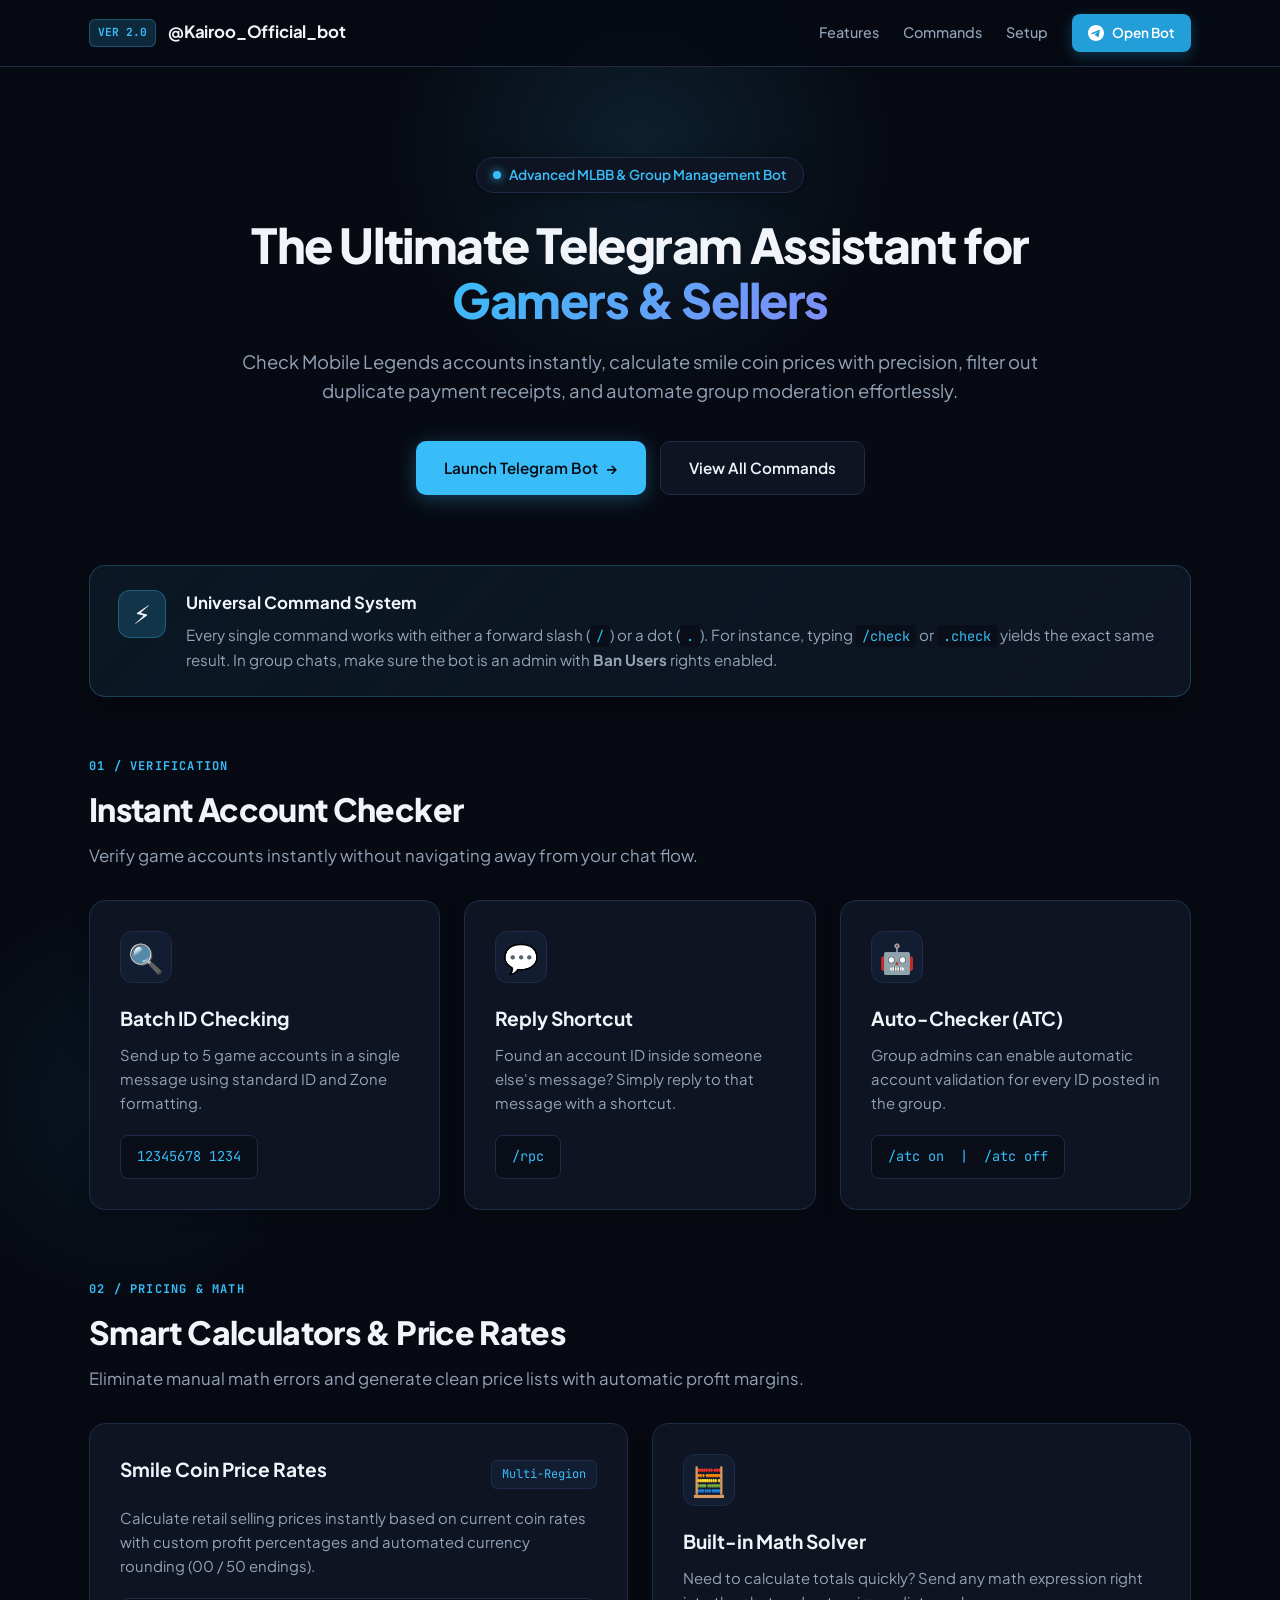
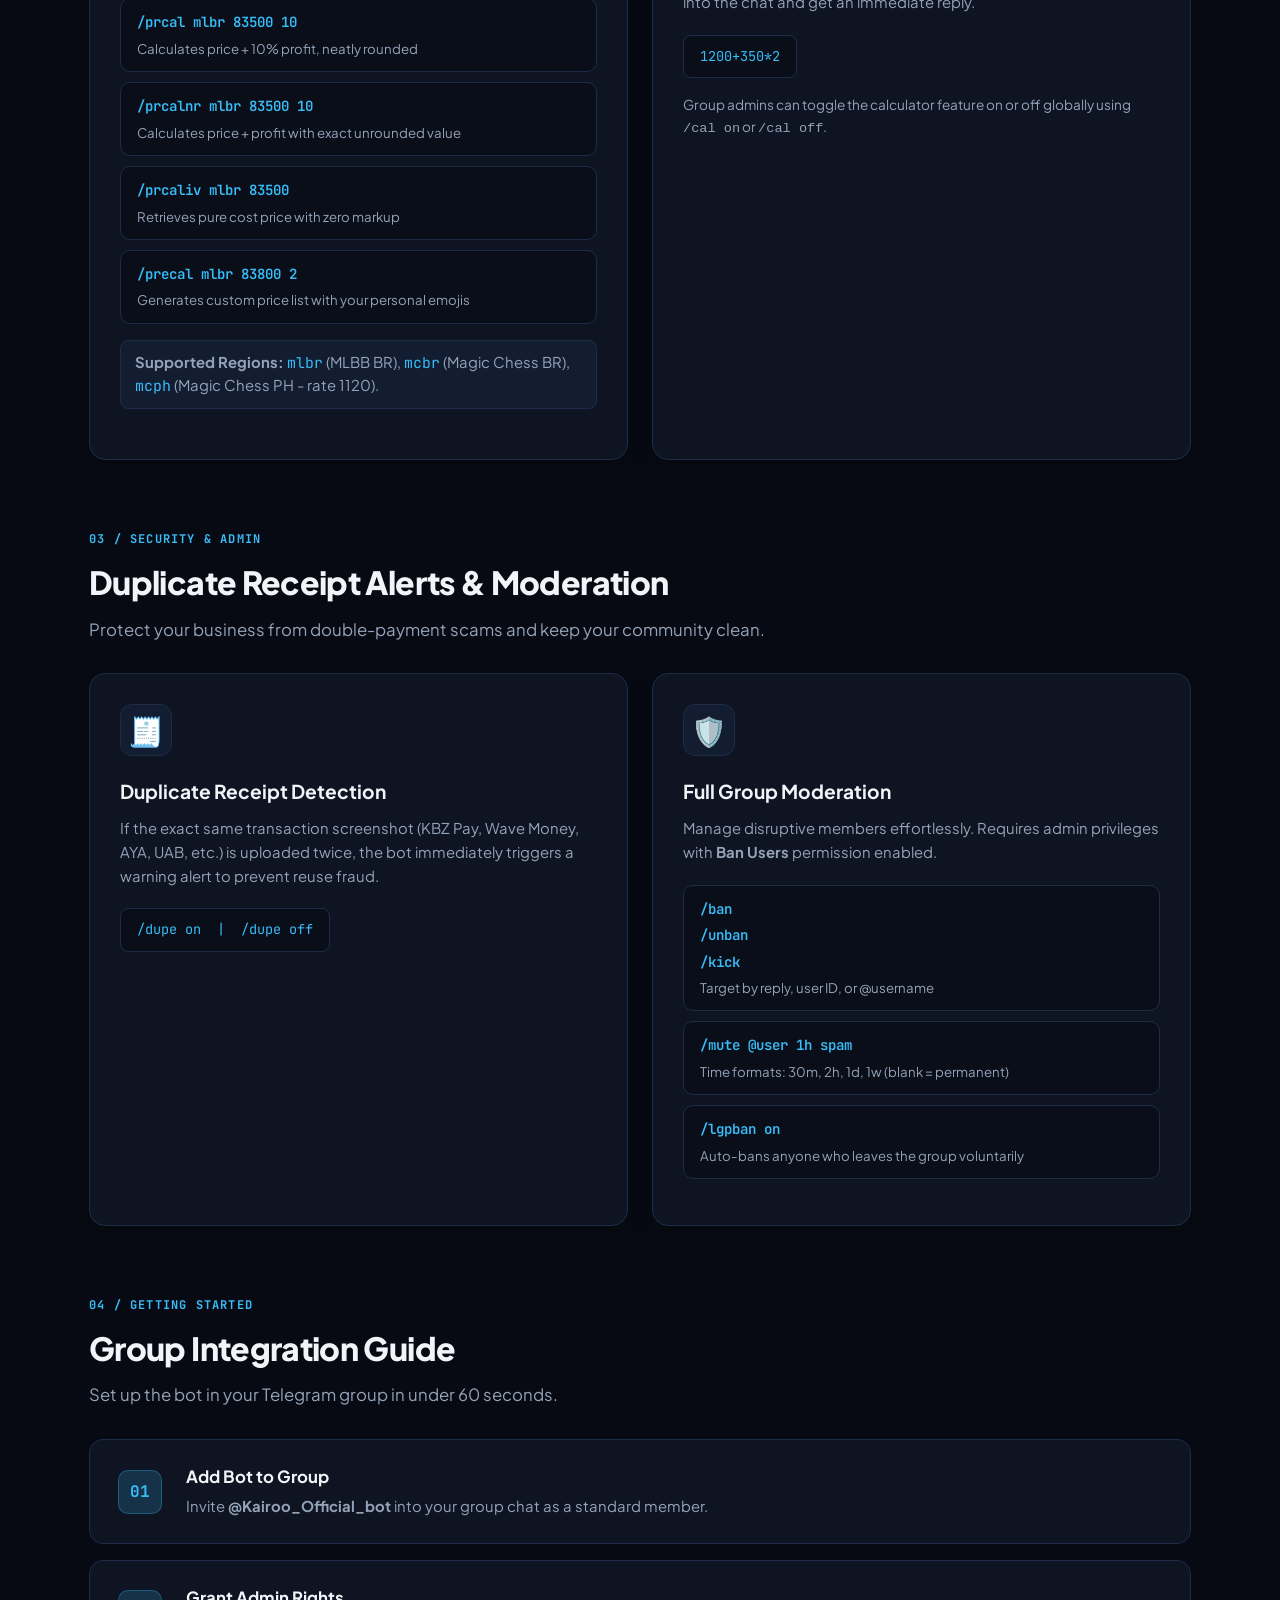
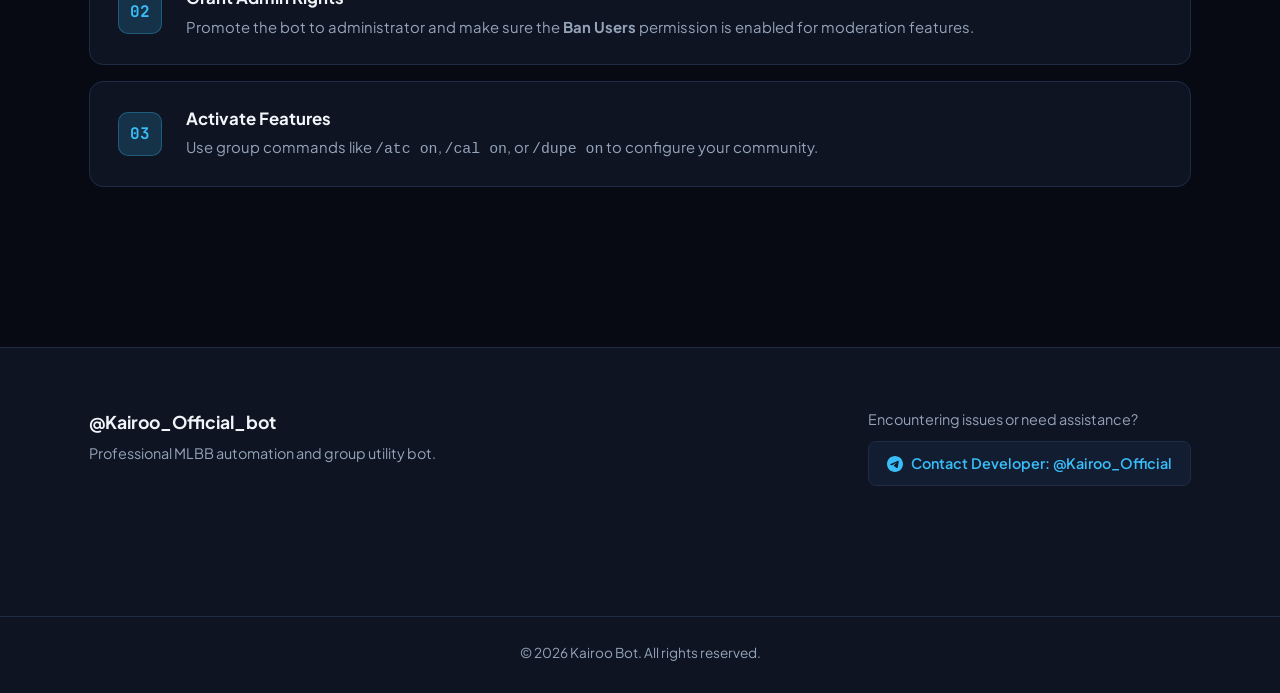
==== index.html @ a45ae1ff "index.html" ====
<!DOCTYPE html>
<html lang="en">

<head>
    <meta charset="UTF-8">
    <meta name="viewport" content="width=device-width, initial-scale=1.0">
    <title>@Kairoo_Official_bot — MLBB Checker & Group Manager</title>
    <link rel="stylesheet" href="style.css">
    <link rel="preconnect" href="https://fonts.googleapis.com">
    <link rel="preconnect" href="https://fonts.gstatic.com" crossorigin>
    <link
        href="https://fonts.googleapis.com/css2?family=Plus+Jakarta+Sans:wght@400;500;600;700;800&family=JetBrains+Mono:wght@400;600&display=swap"
        rel="stylesheet">
</head>

<body>

    <!-- Background Glow Elements -->
    <div class="blob blob-1"></div>
    <div class="blob blob-2"></div>

    <!-- Navigation Bar -->
    <header class="navbar">
        <div class="nav-container">
            <div class="brand">
                <span class="bot-badge">VER 2.0</span>
                <h1>@Kairoo_Official_bot</h1>
            </div>
            <div class="nav-links">
                <a href="#features">Features</a>
                <a href="#commands">Commands</a>
                <a href="#setup">Setup</a>
                <a href="https://t.me/Kairoo_Official_bot" target="_blank" class="btn-telegram-nav">
                    <svg width="16" height="16" viewBox="0 0 24 24" fill="currentColor">
                        <path
                            d="M12 0C5.373 0 0 5.373 0 12s5.373 12 12 12 12-5.373 12-12S18.627 0 12 0zm5.562 8.161c-.18 1.897-.962 6.502-1.359 8.627-.168.9-.5 1.201-.82 1.23-.697.064-1.228-.461-1.901-.903-1.056-.693-1.653-1.124-2.678-1.8-1.185-.78-.417-1.21.258-1.911.177-.184 3.247-2.977 3.307-3.23.007-.032.014-.15-.056-.212s-.174-.041-.249-.024c-.106.024-1.793 1.14-5.061 3.345-.48.33-.913.49-1.302.48-.428-.008-1.252-.241-1.865-.44-.752-.245-1.349-.374-1.297-.789.027-.216.325-.437.893-.663 3.498-1.524 5.83-2.529 6.998-3.014 3.332-1.386 4.025-1.627 4.476-1.635.099 0 .321.023.465.14.12.098.153.228.166.331.011.095.024.312.01.481z" />
                    </svg>
                    Open Bot
                </a>
            </div>
        </div>
    </header>

    <!-- Hero Section -->
    <section class="hero">
        <div class="hero-content">
            <div class="pill-badge fade-in">
                <span class="pulse-dot"></span> Advanced MLBB & Group Management Bot
            </div>
            <h1 class="hero-title fade-in">The Ultimate Telegram Assistant for <span class="gradient-text">Gamers &
                    Sellers</span></h1>
            <p class="hero-desc fade-in">Check Mobile Legends accounts instantly, calculate smile coin prices with
                precision, filter out duplicate payment receipts, and automate group moderation effortlessly.</p>
            <div class="hero-actions fade-in">
                <a href="https://t.me/Kairoo_Official_bot" target="_blank" class="btn-primary">
                    Launch Telegram Bot <span>&rarr;</span>
                </a>
                <a href="#commands" class="btn-secondary">View All Commands</a>
            </div>
        </div>
    </section>

    <!-- Main Content Container -->
    <main class="container">

        <!-- Universal Prefix Notice -->
        <div class="notice-box fade-in">
            <div class="notice-icon">⚡</div>
            <div>
                <h3>Universal Command System</h3>
                <p>Every single command works with either a forward slash (<code>/</code>) or a dot (<code>.</code>).
                    For instance, typing <code>/check</code> or <code>.check</code> yields the exact same result. In
                    group chats, make sure the bot is an admin with <strong>Ban Users</strong> rights enabled.</p>
            </div>
        </div>

        <!-- Section 1: Account Checker -->
        <section id="features" class="section">
            <div class="section-header">
                <span class="section-tag">01 / VERIFICATION</span>
                <h2>Instant Account Checker</h2>
                <p>Verify game accounts instantly without navigating away from your chat flow.</p>
            </div>

            <div class="grid-3">
                <div class="feature-card">
                    <div class="card-icon">🔍</div>
                    <h3>Batch ID Checking</h3>
                    <p>Send up to 5 game accounts in a single message using standard ID and Zone formatting.</p>
                    <div class="code-pill">12345678 1234</div>
                </div>
                <div class="feature-card">
                    <div class="card-icon">💬</div>
                    <h3>Reply Shortcut</h3>
                    <p>Found an account ID inside someone else's message? Simply reply to that message with a shortcut.
                    </p>
                    <div class="code-pill">/rpc</div>
                </div>
                <div class="feature-card">
                    <div class="card-icon">🤖</div>
                    <h3>Auto-Checker (ATC)</h3>
                    <p>Group admins can enable automatic account validation for every ID posted in the group.</p>
                    <div class="code-pill">/atc on &nbsp;|&nbsp; /atc off</div>
                </div>
            </div>
        </section>

        <!-- Section 2: Pricing & Calculators -->
        <section class="section">
            <div class="section-header">
                <span class="section-tag">02 / PRICING & MATH</span>
                <h2>Smart Calculators & Price Rates</h2>
                <p>Eliminate manual math errors and generate clean price lists with automatic profit margins.</p>
            </div>

            <div class="grid-2">
                <div class="feature-card wide-card">
                    <div class="card-header-flex">
                        <h3>Smile Coin Price Rates</h3>
                        <span class="badge-sub">Multi-Region</span>
                    </div>
                    <p>Calculate retail selling prices instantly based on current coin rates with custom profit
                        percentages and automated currency rounding (00 / 50 endings).</p>

                    <div class="command-breakdown">
                        <div class="cmd-row">
                            <code>/prcal mlbr 83500 10</code>
                            <span>Calculates price + 10% profit, neatly rounded</span>
                        </div>
                        <div class="cmd-row">
                            <code>/prcalnr mlbr 83500 10</code>
                            <span>Calculates price + profit with exact unrounded value</span>
                        </div>
                        <div class="cmd-row">
                            <code>/prcaliv mlbr 83500</code>
                            <span>Retrieves pure cost price with zero markup</span>
                        </div>
                        <div class="cmd-row">
                            <code>/precal mlbr 83800 2</code>
                            <span>Generates custom price list with your personal emojis</span>
                        </div>
                    </div>
                    <p class="regions-note"><strong>Supported Regions:</strong> <code>mlbr</code> (MLBB BR),
                        <code>mcbr</code> (Magic Chess BR), <code>mcph</code> (Magic Chess PH - rate 1120).</p>
                </div>

                <div class="feature-card">
                    <div class="card-icon">🧮</div>
                    <h3>Built-in Math Solver</h3>
                    <p>Need to calculate totals quickly? Send any math expression right into the chat and get an
                        immediate reply.</p>
                    <div class="code-pill" style="margin-bottom: 16px;">1200+350*2</div>
                    <p style="font-size: 0.85rem; color: var(--text-muted);">Group admins can toggle the calculator
                        feature on or off globally using <code>/cal on</code> or <code>/cal off</code>.</p>
                </div>
            </div>
        </section>

        <!-- Section 3: Receipt Security & Moderation -->
        <section class="section">
            <div class="section-header">
                <span class="section-tag">03 / SECURITY & ADMIN</span>
                <h2>Duplicate Receipt Alerts & Moderation</h2>
                <p>Protect your business from double-payment scams and keep your community clean.</p>
            </div>

            <div class="grid-2">
                <div class="feature-card">
                    <div class="card-icon">🧾</div>
                    <h3>Duplicate Receipt Detection</h3>
                    <p>If the exact same transaction screenshot (KBZ Pay, Wave Money, AYA, UAB, etc.) is uploaded twice,
                        the bot immediately triggers a warning alert to prevent reuse fraud.</p>
                    <div class="code-pill">/dupe on &nbsp;|&nbsp; /dupe off</div>
                </div>

                <div class="feature-card">
                    <div class="card-icon">🛡️</div>
                    <h3>Full Group Moderation</h3>
                    <p>Manage disruptive members effortlessly. Requires admin privileges with <strong>Ban Users</strong>
                        permission enabled.</p>
                    <div class="command-breakdown" style="margin-top: 12px;">
                        <div class="cmd-row">
                            <code>/ban</code><code>/unban</code><code>/kick</code>
                            <span>Target by reply, user ID, or @username</span>
                        </div>
                        <div class="cmd-row">
                            <code>/mute @user 1h spam</code>
                            <span>Time formats: 30m, 2h, 1d, 1w (blank = permanent)</span>
                        </div>
                        <div class="cmd-row">
                            <code>/lgpban on</code>
                            <span>Auto-bans anyone who leaves the group voluntarily</span>
                        </div>
                    </div>
                </div>
            </div>
        </section>

        <!-- Section 4: Setup Guide -->
        <section id="setup" class="section">
            <div class="section-header">
                <span class="section-tag">04 / GETTING STARTED</span>
                <h2>Group Integration Guide</h2>
                <p>Set up the bot in your Telegram group in under 60 seconds.</p>
            </div>

            <div class="steps-container">
                <div class="step-card">
                    <div class="step-num">01</div>
                    <div>
                        <h4>Add Bot to Group</h4>
                        <p>Invite <strong>@Kairoo_Official_bot</strong> into your group chat as a standard member.</p>
                    </div>
                </div>
                <div class="step-card">
                    <div class="step-num">02</div>
                    <div>
                        <h4>Grant Admin Rights</h4>
                        <p>Promote the bot to administrator and make sure the <strong>Ban Users</strong> permission is
                            enabled for moderation features.</p>
                    </div>
                </div>
                <div class="step-card">
                    <div class="step-num">03</div>
                    <div>
                        <h4>Activate Features</h4>
                        <p>Use group commands like <code>/atc on</code>, <code>/cal on</code>, or <code>/dupe on</code>
                            to configure your community.</p>
                    </div>
                </div>
            </div>
        </section>

    </main>

    <!-- Footer -->
    <footer>
        <div class="container footer-inner">
            <div class="footer-brand">
                <span>@Kairoo_Official_bot</span>
                <p>Professional MLBB automation and group utility bot.</p>
            </div>
            <div class="footer-contact">
                <p>Encountering issues or need assistance?</p>
                <a href="https://t.me/Kairoo_Official" target="_blank" class="contact-link">
                    <svg width="16" height="16" viewBox="0 0 24 24" fill="currentColor">
                        <path
                            d="M12 0C5.373 0 0 5.373 0 12s5.373 12 12 12 12-5.373 12-12S18.627 0 12 0zm5.562 8.161c-.18 1.897-.962 6.502-1.359 8.627-.168.9-.5 1.201-.82 1.23-.697.064-1.228-.461-1.901-.903-1.056-.693-1.653-1.124-2.678-1.8-1.185-.78-.417-1.21.258-1.911.177-.184 3.247-2.977 3.307-3.23.007-.032.014-.15-.056-.212s-.174-.041-.249-.024c-.106.024-1.793 1.14-5.061 3.345-.48.33-.913.49-1.302.48-.428-.008-1.252-.241-1.865-.44-.752-.245-1.349-.374-1.297-.789.027-.216.325-.437.893-.663 3.498-1.524 5.83-2.529 6.998-3.014 3.332-1.386 4.025-1.627 4.476-1.635.099 0 .321.023.465.14.12.098.153.228.166.331.011.095.024.312.01.481z" />
                    </svg>
                    Contact Developer: @Kairoo_Official
                </a>
            </div>
        </div>
        <div class="footer-bottom">
            <p>&copy; 2026 Kairoo Bot. All rights reserved.</p>
        </div>
    </footer>

</body>

</html>
---- style.css ----
:root {
    --bg-base: #070a12;
    --bg-surface: #0e1422;
    --bg-card: #131d31;
    --border-color: #1e2c48;
    --accent: #38bdf8;
    --accent-glow: rgba(56, 189, 248, 0.18);
    --text-main: #f1f5f9;
    --text-muted: #94a3b8;
    --code-bg: #090e18;
}

* {
    margin: 0;
    padding: 0;
    box-sizing: border-box;
    scroll-behavior: smooth;
}

body {
    font-family: 'Plus Jakarta Sans', sans-serif, system-ui;
    background-color: var(--bg-base);
    color: var(--text-main);
    line-height: 1.6;
    overflow-x: hidden;
    position: relative;
}

/* Ambient background glowing blobs */
.blob {
    position: absolute;
    width: 500px;
    height: 500px;
    background: radial-gradient(circle, rgba(56, 189, 248, 0.12) 0%, rgba(0, 0, 0, 0) 70%);
    top: -100px;
    left: 50%;
    transform: translateX(-50%);
    z-index: 0;
    pointer-events: none;
}

.blob-2 {
    top: 900px;
    left: 10%;
    width: 400px;
    height: 400px;
    background: radial-gradient(circle, rgba(14, 165, 233, 0.08) 0%, rgba(0, 0, 0, 0) 70%);
}

/* Navbar */
.navbar {
    position: sticky;
    top: 0;
    z-index: 1000;
    background: rgba(7, 10, 18, 0.85);
    backdrop-filter: blur(16px);
    border-bottom: 1px solid var(--border-color);
    padding: 14px 0;
}

.nav-container {
    max-width: 1150px;
    margin: 0 auto;
    padding: 0 24px;
    display: flex;
    justify-content: space-between;
    align-items: center;
}

.brand {
    display: flex;
    align-items: center;
    gap: 12px;
}

.bot-badge {
    background: var(--accent-glow);
    color: var(--accent);
    font-family: 'JetBrains Mono', monospace;
    font-weight: 700;
    font-size: 0.7rem;
    padding: 4px 8px;
    border-radius: 6px;
    border: 1px solid rgba(56, 189, 248, 0.3);
}

.brand h1 {
    font-size: 1.05rem;
    font-weight: 700;
    letter-spacing: -0.01em;
}

.nav-links {
    display: flex;
    align-items: center;
    gap: 24px;
}

.nav-links a:not(.btn-telegram-nav) {
    color: var(--text-muted);
    text-decoration: none;
    font-size: 0.9rem;
    font-weight: 500;
    transition: color 0.2s;
}

.nav-links a:not(.btn-telegram-nav):hover {
    color: var(--text-main);
}

.btn-telegram-nav {
    display: inline-flex;
    align-items: center;
    gap: 8px;
    background: #229ed9;
    color: white;
    font-weight: 600;
    font-size: 0.85rem;
    padding: 8px 16px;
    border-radius: 8px;
    text-decoration: none;
    transition: all 0.2s ease;
    box-shadow: 0 4px 14px rgba(34, 158, 217, 0.3);
}

.btn-telegram-nav:hover {
    background: #1b8ac0;
    transform: translateY(-1px);
}

/* Hero Section */
.hero {
    position: relative;
    z-index: 1;
    padding: 90px 24px 70px;
    text-align: center;
    max-width: 850px;
    margin: 0 auto;
}

.pill-badge {
    display: inline-flex;
    align-items: center;
    gap: 8px;
    background: var(--bg-surface);
    color: var(--accent);
    font-size: 0.85rem;
    font-weight: 600;
    padding: 6px 16px;
    border-radius: 30px;
    border: 1px solid var(--border-color);
    margin-bottom: 24px;
    box-shadow: 0 4px 20px rgba(0, 0, 0, 0.4);
}

.pulse-dot {
    width: 8px;
    height: 8px;
    background: var(--accent);
    border-radius: 50%;
    box-shadow: 0 0 10px var(--accent);
    animation: pulse 2s infinite;
}

@keyframes pulse {
    0% {
        transform: scale(0.95);
        opacity: 0.8;
    }

    50% {
        transform: scale(1.2);
        opacity: 1;
    }

    100% {
        transform: scale(0.95);
        opacity: 0.8;
    }
}

.hero-title {
    font-size: 3rem;
    font-weight: 800;
    letter-spacing: -0.03em;
    line-height: 1.15;
    margin-bottom: 20px;
}

.gradient-text {
    background: linear-gradient(135deg, #38bdf8 0%, #818cf8 100%);
    -webkit-background-clip: text;
    -webkit-text-fill-color: transparent;
}

.hero-desc {
    color: var(--text-muted);
    font-size: 1.15rem;
    margin-bottom: 35px;
    line-height: 1.6;
}

.hero-actions {
    display: flex;
    gap: 14px;
    justify-content: center;
    flex-wrap: wrap;
}

.btn-primary,
.btn-secondary {
    padding: 14px 28px;
    border-radius: 10px;
    font-weight: 600;
    font-size: 0.95rem;
    text-decoration: none;
    transition: all 0.2s ease;
}

.btn-primary {
    background: var(--accent);
    color: #070a12;
    display: inline-flex;
    align-items: center;
    gap: 8px;
    box-shadow: 0 4px 20px rgba(56, 189, 248, 0.3);
}

.btn-primary:hover {
    background: #7dd3fc;
    transform: translateY(-2px);
}

.btn-secondary {
    background: var(--bg-surface);
    color: var(--text-main);
    border: 1px solid var(--border-color);
}

.btn-secondary:hover {
    background: var(--bg-card);
    border-color: rgba(56, 189, 248, 0.3);
}

/* Container */
.container {
    max-width: 1150px;
    margin: 0 auto;
    padding: 0 24px 90px;
    position: relative;
    z-index: 1;
}

/* Notice Box */
.notice-box {
    background: linear-gradient(135deg, rgba(56, 189, 248, 0.08), var(--bg-surface));
    border: 1px solid rgba(56, 189, 248, 0.25);
    border-radius: 16px;
    padding: 24px 28px;
    display: flex;
    gap: 20px;
    align-items: flex-start;
    margin-bottom: 60px;
    box-shadow: 0 10px 30px rgba(0, 0, 0, 0.3);
}

.notice-icon {
    font-size: 1.6rem;
    background: var(--accent-glow);
    width: 48px;
    height: 48px;
    display: flex;
    align-items: center;
    justify-content: center;
    border-radius: 12px;
    flex-shrink: 0;
    border: 1px solid rgba(56, 189, 248, 0.3);
}

.notice-box h3 {
    font-size: 1.05rem;
    font-weight: 700;
    margin-bottom: 6px;
}

.notice-box p {
    color: var(--text-muted);
    font-size: 0.95rem;
}

.notice-box code {
    font-family: 'JetBrains Mono', monospace;
    color: var(--accent);
    background: var(--code-bg);
    padding: 2px 6px;
    border-radius: 4px;
    font-size: 0.85rem;
}

/* Sections */
.section {
    margin-bottom: 70px;
}

.section-header {
    margin-bottom: 30px;
}

.section-tag {
    font-family: 'JetBrains Mono', monospace;
    font-size: 0.75rem;
    color: var(--accent);
    font-weight: 700;
    letter-spacing: 0.1em;
    display: block;
    margin-bottom: 8px;
}

.section-header h2 {
    font-size: 2rem;
    font-weight: 800;
    letter-spacing: -0.02em;
    margin-bottom: 8px;
}

.section-header p {
    color: var(--text-muted);
    font-size: 1.05rem;
}

/* Grids */
.grid-3 {
    display: grid;
    grid-template-columns: repeat(auto-fit, minmax(320px, 1fr));
    gap: 24px;
}

.grid-2 {
    display: grid;
    grid-template-columns: repeat(auto-fit, minmax(340px, 1fr));
    gap: 24px;
}

/* Feature Cards */
.feature-card {
    background: var(--bg-surface);
    border: 1px solid var(--border-color);
    border-radius: 16px;
    padding: 30px;
    transition: all 0.3s ease;
    box-shadow: 0 4px 20px rgba(0, 0, 0, 0.2);
}

.feature-card:hover {
    border-color: rgba(56, 189, 248, 0.4);
    transform: translateY(-3px);
    box-shadow: 0 10px 30px rgba(56, 189, 248, 0.08);
}

.wide-card {
    grid-column: span 1;
}

.card-icon {
    font-size: 1.8rem;
    margin-bottom: 20px;
    background: var(--bg-card);
    width: 52px;
    height: 52px;
    display: flex;
    align-items: center;
    justify-content: center;
    border-radius: 12px;
    border: 1px solid var(--border-color);
}

.card-header-flex {
    display: flex;
    justify-content: space-between;
    align-items: center;
    margin-bottom: 12px;
}

.badge-sub {
    font-size: 0.75rem;
    font-family: 'JetBrains Mono', monospace;
    background: var(--bg-card);
    color: var(--accent);
    padding: 4px 10px;
    border-radius: 6px;
    border: 1px solid var(--border-color);
}

.feature-card h3 {
    font-size: 1.2rem;
    font-weight: 700;
    margin-bottom: 10px;
}

.feature-card p {
    color: var(--text-muted);
    font-size: 0.93rem;
    margin-bottom: 20px;
}

.code-pill {
    font-family: 'JetBrains Mono', monospace;
    background: var(--code-bg);
    color: var(--accent);
    padding: 10px 16px;
    border-radius: 8px;
    font-size: 0.85rem;
    border: 1px solid var(--border-color);
    display: inline-block;
}

/* Command breakdown lists */
.command-breakdown {
    display: flex;
    flex-direction: column;
    gap: 10px;
    margin-bottom: 16px;
}

.cmd-row {
    background: var(--code-bg);
    padding: 12px 16px;
    border-radius: 10px;
    border: 1px solid var(--border-color);
    display: flex;
    flex-direction: column;
    gap: 4px;
}

.cmd-row code {
    font-family: 'JetBrains Mono', monospace;
    color: var(--accent);
    font-weight: 600;
    font-size: 0.88rem;
}

.cmd-row span {
    color: var(--text-muted);
    font-size: 0.83rem;
}

.regions-note {
    font-size: 0.82rem;
    color: var(--text-muted);
    background: var(--bg-card);
    padding: 10px 14px;
    border-radius: 8px;
    border: 1px solid var(--border-color);
}

.regions-note code {
    font-family: 'JetBrains Mono', monospace;
    color: var(--accent);
}

/* Steps */
.steps-container {
    display: flex;
    flex-direction: column;
    gap: 16px;
}

.step-card {
    background: var(--bg-surface);
    border: 1px solid var(--border-color);
    border-radius: 14px;
    padding: 24px 28px;
    display: flex;
    align-items: center;
    gap: 24px;
    transition: border-color 0.2s;
}

.step-card:hover {
    border-color: rgba(56, 189, 248, 0.3);
}

.step-num {
    font-family: 'JetBrains Mono', monospace;
    background: var(--accent-glow);
    color: var(--accent);
    width: 44px;
    height: 44px;
    display: flex;
    align-items: center;
    justify-content: center;
    border-radius: 10px;
    font-weight: 700;
    flex-shrink: 0;
    border: 1px solid rgba(56, 189, 248, 0.3);
}

.step-card h4 {
    font-size: 1.05rem;
    font-weight: 700;
    margin-bottom: 4px;
}

.step-card p {
    color: var(--text-muted);
    font-size: 0.93rem;
}

/* Footer */
footer {
    border-top: 1px solid var(--border-color);
    background: var(--bg-surface);
    padding: 60px 0 30px;
}

.footer-inner {
    display: flex;
    justify-content: space-between;
    align-items: flex-start;
    flex-wrap: wrap;
    gap: 30px;
    margin-bottom: 40px;
}

.footer-brand span {
    font-weight: 700;
    font-size: 1.1rem;
    color: var(--text-main);
    display: block;
    margin-bottom: 6px;
}

.footer-brand p {
    color: var(--text-muted);
    font-size: 0.9rem;
}

.footer-contact p {
    color: var(--text-muted);
    font-size: 0.9rem;
    margin-bottom: 10px;
}

.contact-link {
    display: inline-flex;
    align-items: center;
    gap: 8px;
    background: var(--bg-card);
    color: var(--accent);
    font-weight: 600;
    font-size: 0.9rem;
    padding: 10px 18px;
    border-radius: 8px;
    text-decoration: none;
    border: 1px solid var(--border-color);
    transition: all 0.2s;
}

.contact-link:hover {
    background: var(--accent-glow);
    border-color: rgba(56, 189, 248, 0.4);
    transform: translateY(-1px);
}

.footer-bottom {
    text-align: center;
    border-top: 1px solid var(--border-color);
    padding-top: 25px;
    color: var(--text-muted);
    font-size: 0.85rem;
}

/* Responsive */
@media (max-width: 768px) {
    .hero-title {
        font-size: 2.2rem;
    }

    .nav-links a:not(.btn-telegram-nav) {
        display: none;
    }

    .footer-inner {
        flex-direction: column;
    }
}
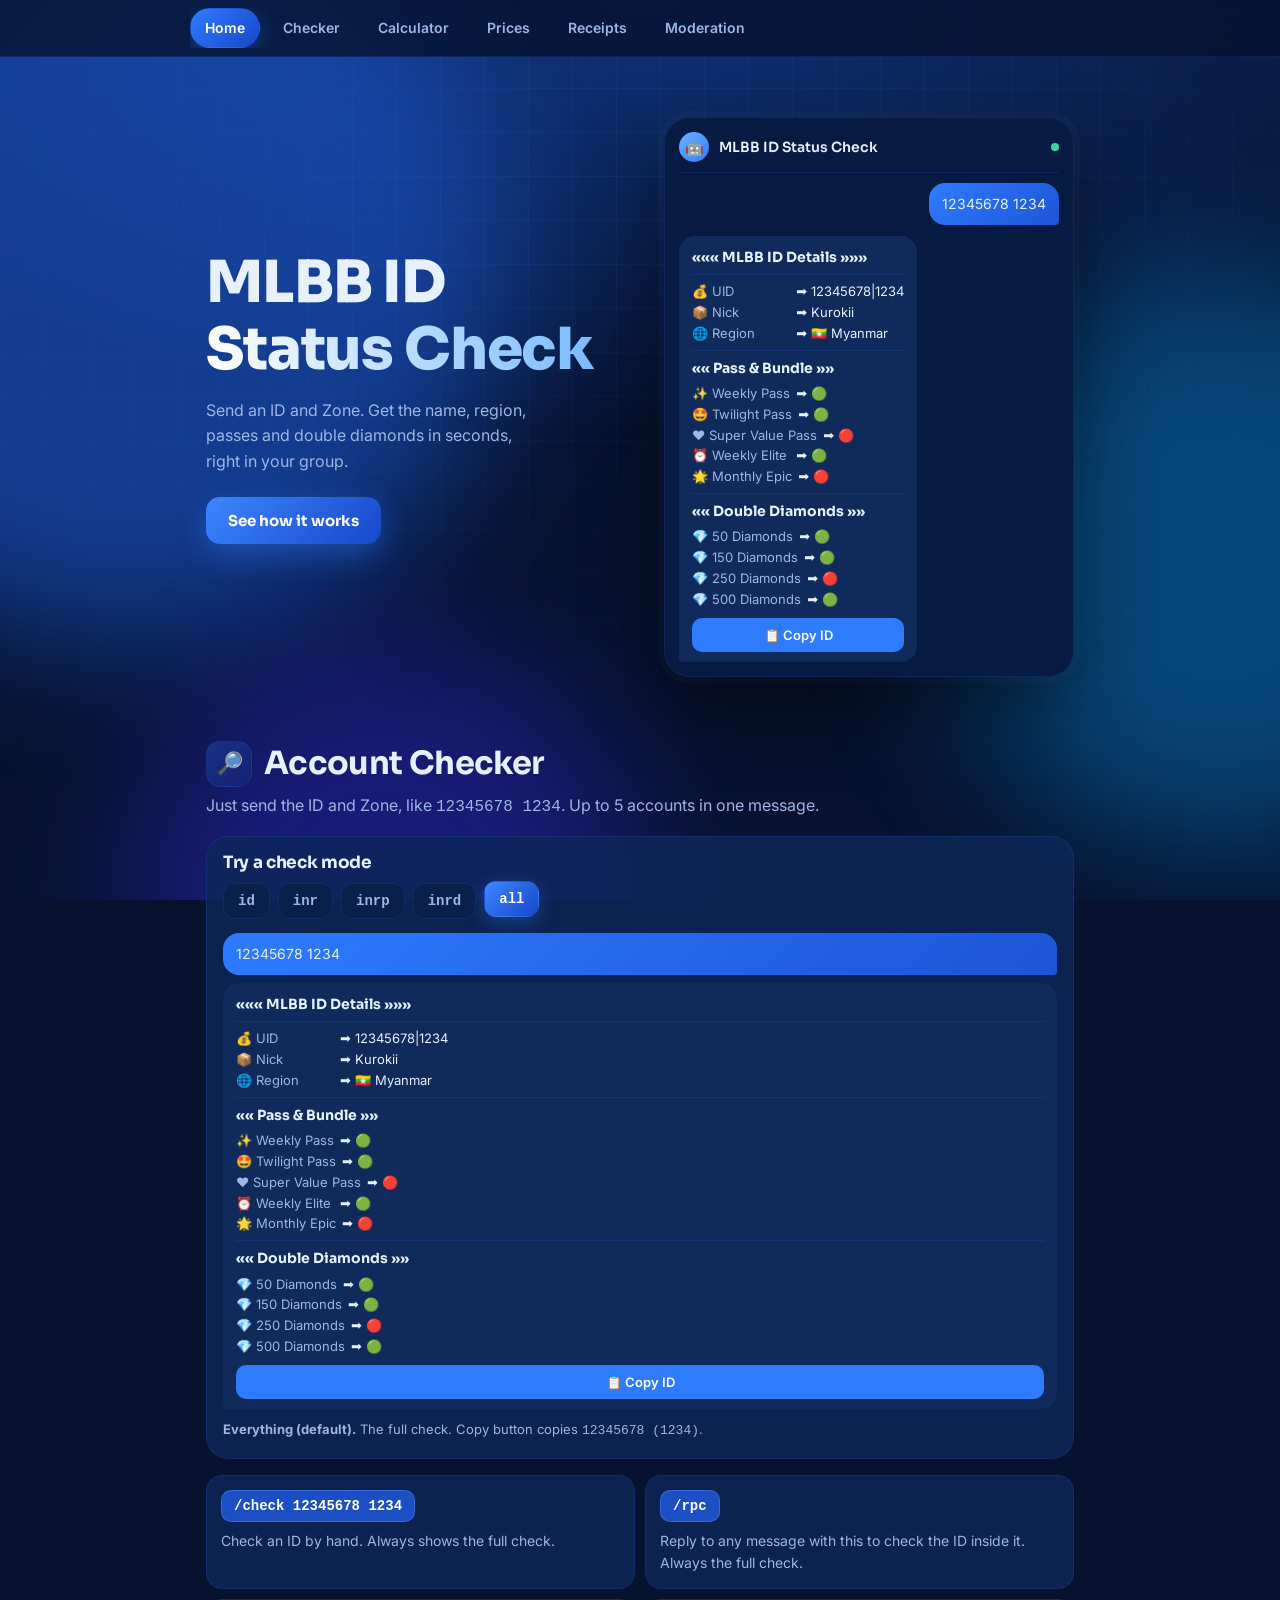
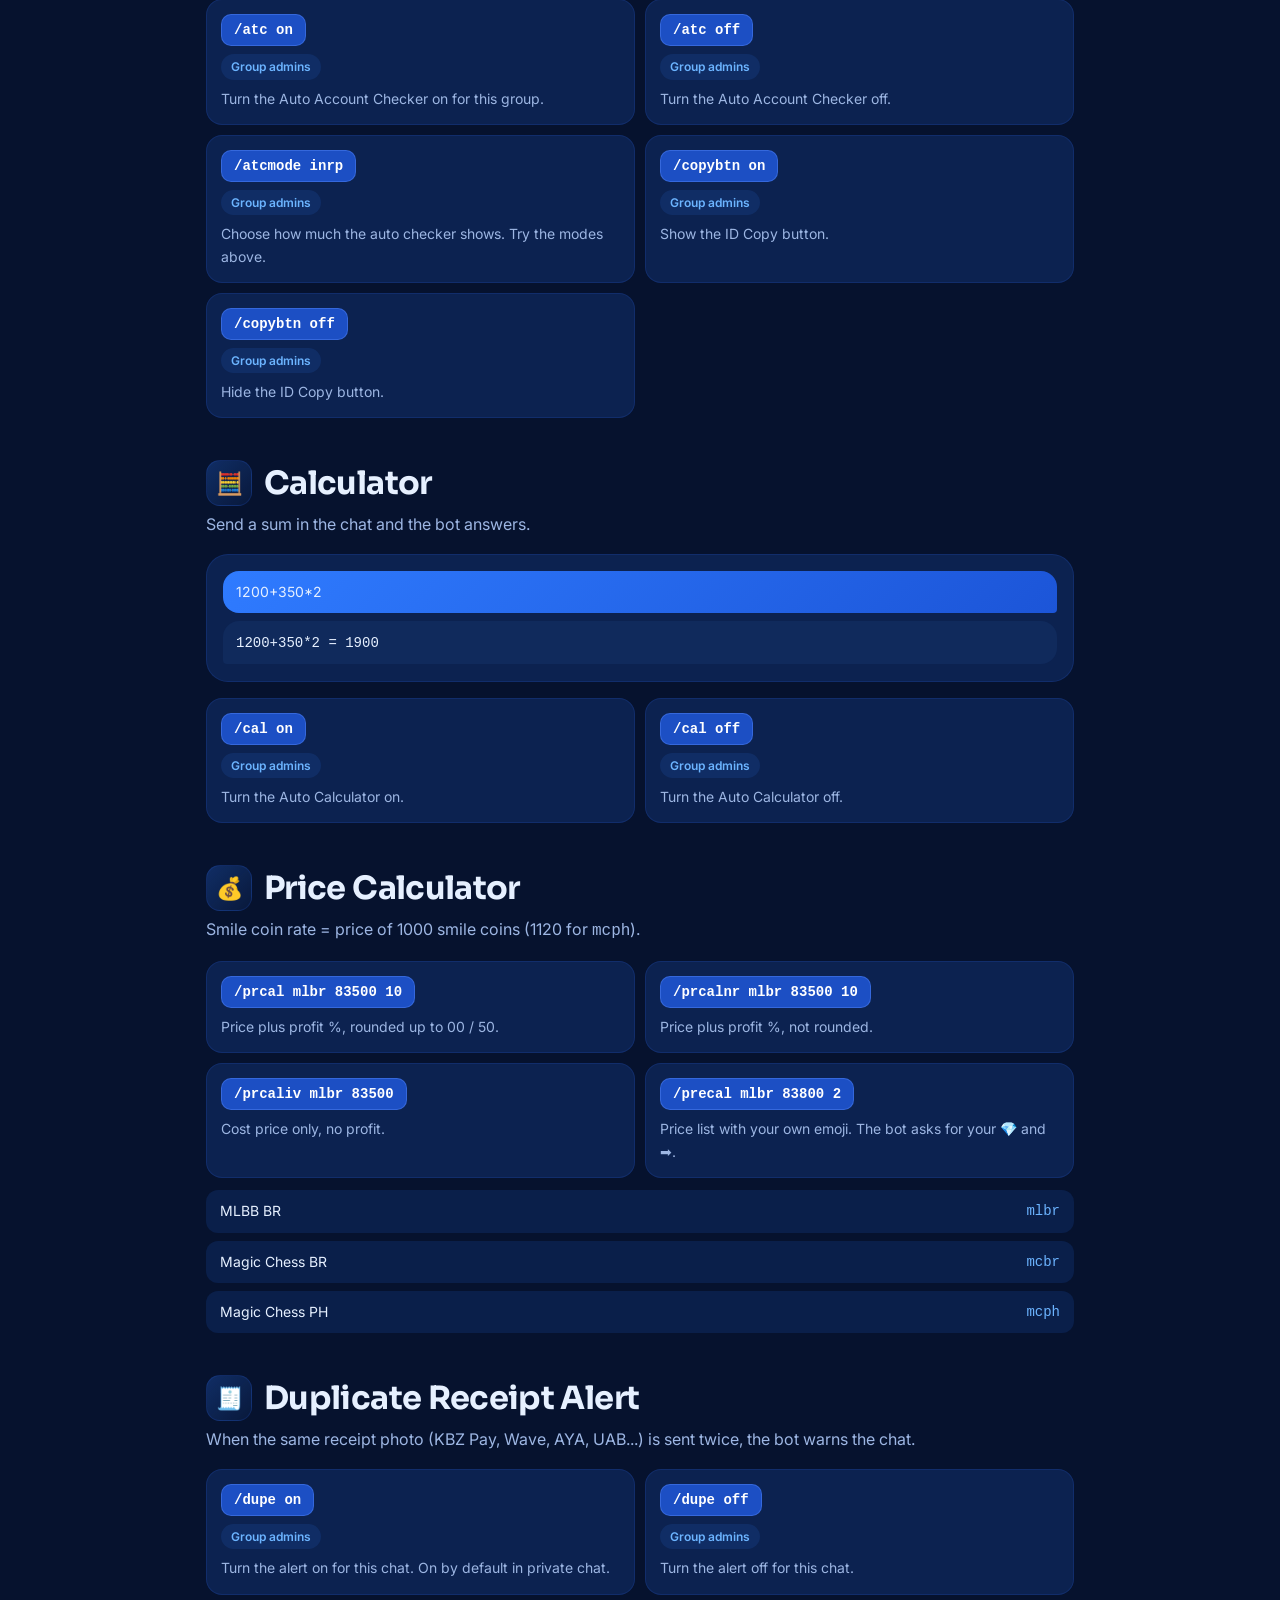
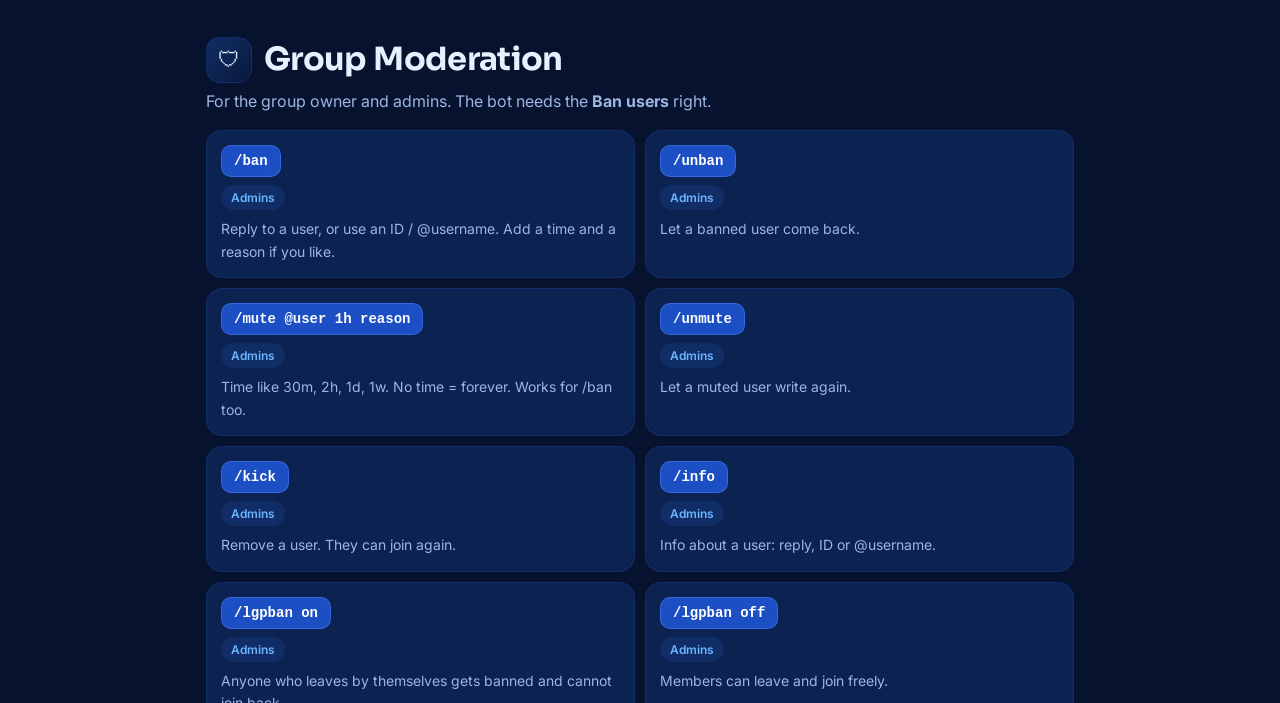
==== commit f100d60c: "index.html" ====
--- a/index.html
+++ b/index.html
@@ -1,261 +1,262 @@
 <!DOCTYPE html>
 <html lang="en">
-
 <head>
-    <meta charset="UTF-8">
-    <meta name="viewport" content="width=device-width, initial-scale=1.0">
-    <title>@Kairoo_Official_bot — MLBB Checker & Group Manager</title>
-    <link rel="stylesheet" href="style.css">
-    <link rel="preconnect" href="https://fonts.googleapis.com">
-    <link rel="preconnect" href="https://fonts.gstatic.com" crossorigin>
-    <link
-        href="https://fonts.googleapis.com/css2?family=Plus+Jakarta+Sans:wght@400;500;600;700;800&family=JetBrains+Mono:wght@400;600&display=swap"
-        rel="stylesheet">
+<meta charset="utf-8">
+<title>MLBB ID Status Check</title>
+<meta name="viewport" content="width=device-width, initial-scale=1, viewport-fit=cover">
+<meta name="theme-color" content="#06122e">
+<link rel="preconnect" href="https://fonts.googleapis.com">
+<link rel="stylesheet" href="https://fonts.googleapis.com/css2?family=Sora:wght@500;700;800&family=Inter:wght@400;500;600&display=swap">
+<script src="https://telegram.org/js/telegram-web-app.js"></script>
+<style>
+:root{--bg:#06122e;--bg2:#0b1f4d;--card:#0e2759cc;--line:#2a5bd733;--blue:#2f7bff;--sky:#6cb4ff;--ice:#e6f0ff;--mute:#9db6e3;--ok:#38d6a0;--bad:#ff6b7a;
+--safe-t:env(safe-area-inset-top,0px);--safe-b:env(safe-area-inset-bottom,0px)}
+*{box-sizing:border-box;margin:0;-webkit-tap-highlight-color:transparent}
+html{scroll-behavior:smooth;scroll-padding-top:calc(var(--safe-t) + 64px)}
+body{background:var(--bg);color:var(--ice);font:400 16px/1.6 Inter,system-ui,sans-serif;overflow-x:hidden;padding-bottom:calc(var(--safe-b) + 24px)}
+h1,h2,h3{font-family:Sora,Inter,sans-serif;line-height:1.15;letter-spacing:-.02em}
+code,.mono{font-family:ui-monospace,SFMono-Regular,Menlo,monospace}
+/* animated background */
+.bg{position:fixed;inset:0;z-index:-1;overflow:hidden;background:radial-gradient(120% 80% at 50% 0,#10337a 0,var(--bg) 60%)}
+.bg i{position:absolute;border-radius:50%;filter:blur(70px);opacity:.55;animation:float 14s ease-in-out infinite}
+.bg i:nth-child(1){width:60vmax;height:60vmax;background:#1f5fe0;left:-20vmax;top:-10vmax}
+.bg i:nth-child(2){width:45vmax;height:45vmax;background:#0aa3ff;right:-18vmax;top:30vh;animation-delay:-5s;opacity:.35}
+.bg i:nth-child(3){width:40vmax;height:40vmax;background:#3a2fff;left:10vw;bottom:-20vmax;animation-delay:-9s;opacity:.35}
+.bg::after{content:"";position:absolute;inset:0;background-image:linear-gradient(#5b8cff14 1px,transparent 1px),linear-gradient(90deg,#5b8cff14 1px,transparent 1px);background-size:44px 44px;mask-image:radial-gradient(80% 60% at 50% 20%,#000,transparent);animation:grid 12s linear infinite}
+@keyframes float{50%{transform:translate(6vmax,5vmax) scale(1.12)}}
+@keyframes grid{to{background-position:44px 44px}}
+/* nav */
+nav{position:sticky;top:0;z-index:20;padding:calc(var(--safe-t) + 8px) 12px 8px;background:#06122ecc;backdrop-filter:blur(14px);-webkit-backdrop-filter:blur(14px);border-bottom:1px solid var(--line)}
+nav div{display:flex;gap:8px;overflow-x:auto;scrollbar-width:none;max-width:900px;margin:auto}
+nav div::-webkit-scrollbar{display:none}
+nav a{flex:none;color:var(--mute);text-decoration:none;font-weight:600;font-size:14px;padding:8px 14px;border-radius:99px;border:1px solid transparent;transition:.25s}
+nav a.on{color:#fff;background:linear-gradient(135deg,#2f7bff,#1747c9);box-shadow:0 6px 20px #2f7bff55}
+main{max-width:900px;margin:auto;padding:0 16px}
+/* hero */
+.hero{padding:34px 0 20px;display:grid;gap:28px}
+@media(min-width:800px){.hero{grid-template-columns:1.05fr 1fr;align-items:center;padding:60px 0 30px}}
+.hero h1{font-size:clamp(34px,9vw,58px);font-weight:800}
+.hero h1 span{display:block;background:linear-gradient(90deg,#fff,var(--sky),#fff);background-size:200%;-webkit-background-clip:text;background-clip:text;color:transparent;animation:shine 5s linear infinite}
+@keyframes shine{to{background-position:200%}}
+.hero p{color:var(--mute);margin-top:14px;max-width:34ch}
+.cta{display:inline-flex;align-items:center;gap:8px;margin-top:22px;padding:14px 22px;border:0;border-radius:14px;font:700 15px Sora,sans-serif;color:#fff;background:linear-gradient(135deg,#3d86ff,#1747c9);box-shadow:0 10px 30px #2f7bff66;text-decoration:none;position:relative;overflow:hidden}
+.cta::after{content:"";position:absolute;inset:0;background:linear-gradient(105deg,transparent 35%,#fff5 50%,transparent 65%);transform:translateX(-120%);animation:sweep 3.2s ease-in-out infinite}
+@keyframes sweep{60%,100%{transform:translateX(120%)}}
+/* phone chat */
+.phone{background:#071a42;border:1px solid var(--line);border-radius:26px;padding:14px;box-shadow:0 30px 80px #0007,0 0 0 6px #ffffff06;min-height:380px;display:flex;flex-direction:column;gap:10px;animation:bob 6s ease-in-out infinite}
+@keyframes bob{50%{transform:translateY(-8px)}}
+.bar{display:flex;align-items:center;gap:10px;padding-bottom:10px;border-bottom:1px solid var(--line);font:600 14px Sora,sans-serif}
+.av{width:30px;height:30px;border-radius:50%;background:linear-gradient(135deg,#6cb4ff,#2f7bff);display:grid;place-items:center;font-size:15px}
+.dot{width:8px;height:8px;border-radius:50%;background:var(--ok);margin-left:auto;box-shadow:0 0 0 0 #38d6a0aa;animation:ping 2s infinite}
+@keyframes ping{to{box-shadow:0 0 0 10px #38d6a000}}
+.msg{max-width:92%;padding:10px 13px;border-radius:16px;font-size:14px;animation:pop .35s cubic-bezier(.2,1.4,.4,1) both}
+@keyframes pop{from{opacity:0;transform:scale(.85) translateY(10px)}}
+.me{align-self:flex-end;background:linear-gradient(135deg,#2f7bff,#1c55d8);border-bottom-right-radius:4px}
+.bot{align-self:flex-start;background:#102a5c;border-bottom-left-radius:4px}
+.card b{display:block;margin-bottom:4px;font-family:Sora}
+.card hr{border:0;border-top:1px solid var(--line);margin:6px 0}
+.card .r{display:flex;gap:6px;font-size:13px;animation:pop .3s both}
+.card .r em{font-style:normal;color:var(--mute);min-width:98px}
+.cpy{margin-top:8px;display:block;width:100%;text-align:center;padding:9px;border-radius:10px;background:#2f7bff;color:#fff;font:600 13px Inter;border:0}
+/* sections */
+section{padding:34px 0 8px}
+.sh{display:flex;gap:12px;align-items:center;margin-bottom:6px}
+.ic{width:46px;height:46px;border-radius:14px;display:grid;place-items:center;font-size:22px;background:linear-gradient(135deg,#2f7bff44,#2f7bff11);border:1px solid var(--line)}
+section h2{font-size:clamp(24px,6vw,32px)}
+.lead{color:var(--mute);margin:6px 0 16px}
+.reveal{opacity:0;transform:translateY(26px);transition:opacity .7s,transform .7s cubic-bezier(.2,.8,.2,1)}
+.reveal.in{opacity:1;transform:none}
+.cmds{display:grid;gap:10px}
+.cmd{background:var(--card);border:1px solid var(--line);border-radius:16px;padding:14px;display:flex;flex-direction:column;gap:8px;transition:.25s;position:relative;overflow:hidden}
+.cmd:hover{border-color:#5b8cff77;transform:translateY(-2px)}
+.chip{align-self:flex-start;font:600 14px ui-monospace,Menlo,monospace;color:#fff;background:#1c4fc4;border:1px solid #5b8cff66;border-radius:10px;padding:7px 12px;cursor:pointer;transition:.2s;max-width:100%;overflow-wrap:anywhere;text-align:left}
+.chip:active{transform:scale(.95)}
+.chip.ok{background:var(--ok);color:#032}
+.cmd p{color:var(--mute);font-size:14px}
+.tag{font-size:12px;font-weight:600;color:var(--sky);background:#2f7bff1f;border-radius:99px;padding:3px 10px;align-self:flex-start}
+/* mode lab */
+.lab{background:var(--card);border:1px solid var(--line);border-radius:22px;padding:16px;margin:16px 0}
+.modes{display:flex;flex-wrap:wrap;gap:8px;margin-bottom:14px}
+.modes button{font:600 14px ui-monospace,Menlo,monospace;color:var(--mute);background:#0a1f4a;border:1px solid var(--line);border-radius:12px;padding:9px 14px;cursor:pointer;transition:.25s}
+.modes button.on{color:#fff;background:linear-gradient(135deg,#3d86ff,#1747c9);border-color:transparent;box-shadow:0 6px 18px #2f7bff55;transform:translateY(-2px)}
+.lab .msg{max-width:100%}
+.note{font-size:13px;color:var(--mute);margin-top:10px}
+.note.api b{color:var(--ok)}
+/* price regions */
+.tbl{display:grid;gap:8px;margin-top:6px}
+.tbl div{display:flex;justify-content:space-between;gap:10px;background:#0a1f4a;border-radius:12px;padding:10px 14px;font-size:14px}
+.tbl code{color:var(--sky)}
+.foot{text-align:center;color:var(--mute);font-size:14px;padding:40px 0 10px}
+.foot span{display:inline-block;margin-top:10px;padding:10px 16px;border-radius:14px;background:#2f7bff1c;border:1px solid var(--line)}
+.toast{position:fixed;left:50%;bottom:calc(var(--safe-b) + 22px);transform:translate(-50%,40px);opacity:0;background:#fff;color:#06122e;font-weight:700;padding:11px 18px;border-radius:99px;transition:.3s;z-index:50;box-shadow:0 10px 30px #0006}
+.toast.show{transform:translate(-50%,0);opacity:1}
+a:focus-visible,button:focus-visible{outline:2px solid var(--sky);outline-offset:2px}
+@media(min-width:700px){.cmds{grid-template-columns:1fr 1fr}}
+@media(prefers-reduced-motion:reduce){*,*::before,*::after{animation:none!important;transition:none!important}.reveal{opacity:1;transform:none}}
+</style>
 </head>
-
 <body>
-
-    <!-- Background Glow Elements -->
-    <div class="blob blob-1"></div>
-    <div class="blob blob-2"></div>
-
-    <!-- Navigation Bar -->
-    <header class="navbar">
-        <div class="nav-container">
-            <div class="brand">
-                <span class="bot-badge">VER 2.0</span>
-                <h1>@Kairoo_Official_bot</h1>
-            </div>
-            <div class="nav-links">
-                <a href="#features">Features</a>
-                <a href="#commands">Commands</a>
-                <a href="#setup">Setup</a>
-                <a href="https://t.me/Kairoo_Official_bot" target="_blank" class="btn-telegram-nav">
-                    <svg width="16" height="16" viewBox="0 0 24 24" fill="currentColor">
-                        <path
-                            d="M12 0C5.373 0 0 5.373 0 12s5.373 12 12 12 12-5.373 12-12S18.627 0 12 0zm5.562 8.161c-.18 1.897-.962 6.502-1.359 8.627-.168.9-.5 1.201-.82 1.23-.697.064-1.228-.461-1.901-.903-1.056-.693-1.653-1.124-2.678-1.8-1.185-.78-.417-1.21.258-1.911.177-.184 3.247-2.977 3.307-3.23.007-.032.014-.15-.056-.212s-.174-.041-.249-.024c-.106.024-1.793 1.14-5.061 3.345-.48.33-.913.49-1.302.48-.428-.008-1.252-.241-1.865-.44-.752-.245-1.349-.374-1.297-.789.027-.216.325-.437.893-.663 3.498-1.524 5.83-2.529 6.998-3.014 3.332-1.386 4.025-1.627 4.476-1.635.099 0 .321.023.465.14.12.098.153.228.166.331.011.095.024.312.01.481z" />
-                    </svg>
-                    Open Bot
-                </a>
-            </div>
-        </div>
-    </header>
-
-    <!-- Hero Section -->
-    <section class="hero">
-        <div class="hero-content">
-            <div class="pill-badge fade-in">
-                <span class="pulse-dot"></span> Advanced MLBB & Group Management Bot
-            </div>
-            <h1 class="hero-title fade-in">The Ultimate Telegram Assistant for <span class="gradient-text">Gamers &
-                    Sellers</span></h1>
-            <p class="hero-desc fade-in">Check Mobile Legends accounts instantly, calculate smile coin prices with
-                precision, filter out duplicate payment receipts, and automate group moderation effortlessly.</p>
-            <div class="hero-actions fade-in">
-                <a href="https://t.me/Kairoo_Official_bot" target="_blank" class="btn-primary">
-                    Launch Telegram Bot <span>&rarr;</span>
-                </a>
-                <a href="#commands" class="btn-secondary">View All Commands</a>
-            </div>
-        </div>
-    </section>
-
-    <!-- Main Content Container -->
-    <main class="container">
-
-        <!-- Universal Prefix Notice -->
-        <div class="notice-box fade-in">
-            <div class="notice-icon">⚡</div>
-            <div>
-                <h3>Universal Command System</h3>
-                <p>Every single command works with either a forward slash (<code>/</code>) or a dot (<code>.</code>).
-                    For instance, typing <code>/check</code> or <code>.check</code> yields the exact same result. In
-                    group chats, make sure the bot is an admin with <strong>Ban Users</strong> rights enabled.</p>
-            </div>
-        </div>
-
-        <!-- Section 1: Account Checker -->
-        <section id="features" class="section">
-            <div class="section-header">
-                <span class="section-tag">01 / VERIFICATION</span>
-                <h2>Instant Account Checker</h2>
-                <p>Verify game accounts instantly without navigating away from your chat flow.</p>
-            </div>
-
-            <div class="grid-3">
-                <div class="feature-card">
-                    <div class="card-icon">🔍</div>
-                    <h3>Batch ID Checking</h3>
-                    <p>Send up to 5 game accounts in a single message using standard ID and Zone formatting.</p>
-                    <div class="code-pill">12345678 1234</div>
-                </div>
-                <div class="feature-card">
-                    <div class="card-icon">💬</div>
-                    <h3>Reply Shortcut</h3>
-                    <p>Found an account ID inside someone else's message? Simply reply to that message with a shortcut.
-                    </p>
-                    <div class="code-pill">/rpc</div>
-                </div>
-                <div class="feature-card">
-                    <div class="card-icon">🤖</div>
-                    <h3>Auto-Checker (ATC)</h3>
-                    <p>Group admins can enable automatic account validation for every ID posted in the group.</p>
-                    <div class="code-pill">/atc on &nbsp;|&nbsp; /atc off</div>
-                </div>
-            </div>
-        </section>
-
-        <!-- Section 2: Pricing & Calculators -->
-        <section class="section">
-            <div class="section-header">
-                <span class="section-tag">02 / PRICING & MATH</span>
-                <h2>Smart Calculators & Price Rates</h2>
-                <p>Eliminate manual math errors and generate clean price lists with automatic profit margins.</p>
-            </div>
-
-            <div class="grid-2">
-                <div class="feature-card wide-card">
-                    <div class="card-header-flex">
-                        <h3>Smile Coin Price Rates</h3>
-                        <span class="badge-sub">Multi-Region</span>
-                    </div>
-                    <p>Calculate retail selling prices instantly based on current coin rates with custom profit
-                        percentages and automated currency rounding (00 / 50 endings).</p>
-
-                    <div class="command-breakdown">
-                        <div class="cmd-row">
-                            <code>/prcal mlbr 83500 10</code>
-                            <span>Calculates price + 10% profit, neatly rounded</span>
-                        </div>
-                        <div class="cmd-row">
-                            <code>/prcalnr mlbr 83500 10</code>
-                            <span>Calculates price + profit with exact unrounded value</span>
-                        </div>
-                        <div class="cmd-row">
-                            <code>/prcaliv mlbr 83500</code>
-                            <span>Retrieves pure cost price with zero markup</span>
-                        </div>
-                        <div class="cmd-row">
-                            <code>/precal mlbr 83800 2</code>
-                            <span>Generates custom price list with your personal emojis</span>
-                        </div>
-                    </div>
-                    <p class="regions-note"><strong>Supported Regions:</strong> <code>mlbr</code> (MLBB BR),
-                        <code>mcbr</code> (Magic Chess BR), <code>mcph</code> (Magic Chess PH - rate 1120).</p>
-                </div>
-
-                <div class="feature-card">
-                    <div class="card-icon">🧮</div>
-                    <h3>Built-in Math Solver</h3>
-                    <p>Need to calculate totals quickly? Send any math expression right into the chat and get an
-                        immediate reply.</p>
-                    <div class="code-pill" style="margin-bottom: 16px;">1200+350*2</div>
-                    <p style="font-size: 0.85rem; color: var(--text-muted);">Group admins can toggle the calculator
-                        feature on or off globally using <code>/cal on</code> or <code>/cal off</code>.</p>
-                </div>
-            </div>
-        </section>
-
-        <!-- Section 3: Receipt Security & Moderation -->
-        <section class="section">
-            <div class="section-header">
-                <span class="section-tag">03 / SECURITY & ADMIN</span>
-                <h2>Duplicate Receipt Alerts & Moderation</h2>
-                <p>Protect your business from double-payment scams and keep your community clean.</p>
-            </div>
-
-            <div class="grid-2">
-                <div class="feature-card">
-                    <div class="card-icon">🧾</div>
-                    <h3>Duplicate Receipt Detection</h3>
-                    <p>If the exact same transaction screenshot (KBZ Pay, Wave Money, AYA, UAB, etc.) is uploaded twice,
-                        the bot immediately triggers a warning alert to prevent reuse fraud.</p>
-                    <div class="code-pill">/dupe on &nbsp;|&nbsp; /dupe off</div>
-                </div>
-
-                <div class="feature-card">
-                    <div class="card-icon">🛡️</div>
-                    <h3>Full Group Moderation</h3>
-                    <p>Manage disruptive members effortlessly. Requires admin privileges with <strong>Ban Users</strong>
-                        permission enabled.</p>
-                    <div class="command-breakdown" style="margin-top: 12px;">
-                        <div class="cmd-row">
-                            <code>/ban</code><code>/unban</code><code>/kick</code>
-                            <span>Target by reply, user ID, or @username</span>
-                        </div>
-                        <div class="cmd-row">
-                            <code>/mute @user 1h spam</code>
-                            <span>Time formats: 30m, 2h, 1d, 1w (blank = permanent)</span>
-                        </div>
-                        <div class="cmd-row">
-                            <code>/lgpban on</code>
-                            <span>Auto-bans anyone who leaves the group voluntarily</span>
-                        </div>
-                    </div>
-                </div>
-            </div>
-        </section>
-
-        <!-- Section 4: Setup Guide -->
-        <section id="setup" class="section">
-            <div class="section-header">
-                <span class="section-tag">04 / GETTING STARTED</span>
-                <h2>Group Integration Guide</h2>
-                <p>Set up the bot in your Telegram group in under 60 seconds.</p>
-            </div>
-
-            <div class="steps-container">
-                <div class="step-card">
-                    <div class="step-num">01</div>
-                    <div>
-                        <h4>Add Bot to Group</h4>
-                        <p>Invite <strong>@Kairoo_Official_bot</strong> into your group chat as a standard member.</p>
-                    </div>
-                </div>
-                <div class="step-card">
-                    <div class="step-num">02</div>
-                    <div>
-                        <h4>Grant Admin Rights</h4>
-                        <p>Promote the bot to administrator and make sure the <strong>Ban Users</strong> permission is
-                            enabled for moderation features.</p>
-                    </div>
-                </div>
-                <div class="step-card">
-                    <div class="step-num">03</div>
-                    <div>
-                        <h4>Activate Features</h4>
-                        <p>Use group commands like <code>/atc on</code>, <code>/cal on</code>, or <code>/dupe on</code>
-                            to configure your community.</p>
-                    </div>
-                </div>
-            </div>
-        </section>
-
-    </main>
-
-    <!-- Footer -->
-    <footer>
-        <div class="container footer-inner">
-            <div class="footer-brand">
-                <span>@Kairoo_Official_bot</span>
-                <p>Professional MLBB automation and group utility bot.</p>
-            </div>
-            <div class="footer-contact">
-                <p>Encountering issues or need assistance?</p>
-                <a href="https://t.me/Kairoo_Official" target="_blank" class="contact-link">
-                    <svg width="16" height="16" viewBox="0 0 24 24" fill="currentColor">
-                        <path
-                            d="M12 0C5.373 0 0 5.373 0 12s5.373 12 12 12 12-5.373 12-12S18.627 0 12 0zm5.562 8.161c-.18 1.897-.962 6.502-1.359 8.627-.168.9-.5 1.201-.82 1.23-.697.064-1.228-.461-1.901-.903-1.056-.693-1.653-1.124-2.678-1.8-1.185-.78-.417-1.21.258-1.911.177-.184 3.247-2.977 3.307-3.23.007-.032.014-.15-.056-.212s-.174-.041-.249-.024c-.106.024-1.793 1.14-5.061 3.345-.48.33-.913.49-1.302.48-.428-.008-1.252-.241-1.865-.44-.752-.245-1.349-.374-1.297-.789.027-.216.325-.437.893-.663 3.498-1.524 5.83-2.529 6.998-3.014 3.332-1.386 4.025-1.627 4.476-1.635.099 0 .321.023.465.14.12.098.153.228.166.331.011.095.024.312.01.481z" />
-                    </svg>
-                    Contact Developer: @Kairoo_Official
-                </a>
-            </div>
-        </div>
-        <div class="footer-bottom">
-            <p>&copy; 2026 Kairoo Bot. All rights reserved.</p>
-        </div>
-    </footer>
-
+<div class="bg"><i></i><i></i><i></i></div>
+<nav><div id="nav"></div></nav>
+<main>
+  <header class="hero" id="top">
+    <div>
+      <h1>MLBB ID<span>Status Check</span></h1>
+      <p>Send an ID and Zone. Get the name, region, passes and double diamonds in seconds, right in your group.</p>
+      <a class="cta" href="#checker">See how it works</a>
+    </div>
+    <div class="phone" aria-label="Live chat demo">
+      <div class="bar"><div class="av">🤖</div>MLBB ID Status Check<span class="dot"></span></div>
+      <div id="chat" style="display:flex;flex-direction:column;gap:10px"></div>
+    </div>
+  </header>
+
+  <section id="checker">
+    <div class="sh"><div class="ic">🔎</div><h2>Account Checker</h2></div>
+    <p class="lead">Just send the ID and Zone, like <code>12345678 1234</code>. Up to 5 accounts in one message.</p>
+    <div class="lab reveal">
+      <h3 style="font-size:17px;margin-bottom:10px">Try a check mode</h3>
+      <div class="modes" id="modes"></div>
+      <div id="modeOut"></div>
+      <p class="note" id="modeNote"></p>
+    </div>
+    <div class="cmds" id="c-checker"></div>
+  </section>
+
+  <section id="calc">
+    <div class="sh"><div class="ic">🧮</div><h2>Calculator</h2></div>
+    <p class="lead">Send a sum in the chat and the bot answers.</p>
+    <div class="lab reveal"><div class="msg me">1200+350*2</div><div class="msg bot" style="margin-top:8px"><code>1200+350*2 = 1900</code></div></div>
+    <div class="cmds" id="c-calc"></div>
+  </section>
+
+  <section id="price">
+    <div class="sh"><div class="ic">💰</div><h2>Price Calculator</h2></div>
+    <p class="lead">Smile coin rate = price of 1000 smile coins (1120 for <code>mcph</code>).</p>
+    <div class="cmds" id="c-price"></div>
+    <div class="tbl reveal" style="margin-top:12px">
+      <div><span>MLBB BR</span><code>mlbr</code></div>
+      <div><span>Magic Chess BR</span><code>mcbr</code></div>
+      <div><span>Magic Chess PH</span><code>mcph</code></div>
+    </div>
+  </section>
+
+  <section id="receipt">
+    <div class="sh"><div class="ic">🧾</div><h2>Duplicate Receipt Alert</h2></div>
+    <p class="lead">When the same receipt photo (KBZ Pay, Wave, AYA, UAB...) is sent twice, the bot warns the chat.</p>
+    <div class="cmds" id="c-receipt"></div>
+  </section>
+
+  <section id="mod">
+    <div class="sh"><div class="ic">🛡</div><h2>Group Moderation</h2></div>
+    <p class="lead">For the group owner and admins. The bot needs the <b>Ban users</b> right.</p>
+    <div class="cmds" id="c-mod"></div>
+  </section>
+
+  <div class="foot reveal">Every command works with <code>/</code> or <code>.</code><br><span>ℹ️ In groups, the bot only works when it is an admin.</span></div>
+</main>
+<div class="toast" id="toast">Copied</div>
+
+<script>
+const tg = window.Telegram && Telegram.WebApp;
+if (tg) { try { tg.ready(); tg.expand(); tg.setHeaderColor('#06122e'); tg.setBackgroundColor('#06122e'); } catch (e) {} }
+
+const SECTIONS = {
+  checker: [
+    ['/check 12345678 1234', 'Check an ID by hand. Always shows the full check.'],
+    ['/rpc', 'Reply to any message with this to check the ID inside it. Always the full check.'],
+    ['/atc on', 'Turn the Auto Account Checker on for this group.', 'Group admins'],
+    ['/atc off', 'Turn the Auto Account Checker off.', 'Group admins'],
+    ['/atcmode inrp', 'Choose how much the auto checker shows. Try the modes above.', 'Group admins'],
+    ['/copybtn on', 'Show the ID Copy button.', 'Group admins'],
+    ['/copybtn off', 'Hide the ID Copy button.', 'Group admins']
+  ],
+  calc: [['/cal on', 'Turn the Auto Calculator on.', 'Group admins'], ['/cal off', 'Turn the Auto Calculator off.', 'Group admins']],
+  price: [
+    ['/prcal mlbr 83500 10', 'Price plus profit %, rounded up to 00 / 50.'],
+    ['/prcalnr mlbr 83500 10', 'Price plus profit %, not rounded.'],
+    ['/prcaliv mlbr 83500', 'Cost price only, no profit.'],
+    ['/precal mlbr 83800 2', 'Price list with your own emoji. The bot asks for your 💎 and ➡️.']
+  ],
+  receipt: [['/dupe on', 'Turn the alert on for this chat. On by default in private chat.', 'Group admins'], ['/dupe off', 'Turn the alert off for this chat.', 'Group admins']],
+  mod: [
+    ['/ban', 'Reply to a user, or use an ID / @username. Add a time and a reason if you like.', 'Admins'],
+    ['/unban', 'Let a banned user come back.', 'Admins'],
+    ['/mute @user 1h reason', 'Time like 30m, 2h, 1d, 1w. No time = forever. Works for /ban too.', 'Admins'],
+    ['/unmute', 'Let a muted user write again.', 'Admins'],
+    ['/kick', 'Remove a user. They can join again.', 'Admins'],
+    ['/info', 'Info about a user: reply, ID or @username.', 'Admins'],
+    ['/lgpban on', 'Anyone who leaves by themselves gets banned and cannot join back.', 'Admins'],
+    ['/lgpban off', 'Members can leave and join freely.', 'Admins']
+  ]
+};
+const NAV = [['top','Home'],['checker','Checker'],['calc','Calculator'],['price','Prices'],['receipt','Receipts'],['mod','Moderation']];
+
+const $ = s => document.querySelector(s);
+const toast = $('#toast'); let tt;
+function copy(text, el) {
+  const done = () => { toast.textContent = 'Copied ' + text; toast.classList.add('show'); clearTimeout(tt); tt = setTimeout(() => toast.classList.remove('show'), 1400);
+    if (el) { el.classList.add('ok'); setTimeout(() => el.classList.remove('ok'), 900); } if (tg && tg.HapticFeedback) tg.HapticFeedback.notificationOccurred('success'); };
+  if (navigator.clipboard) navigator.clipboard.writeText(text).then(done, done); else done();
+}
+$('#nav').innerHTML = NAV.map(n => `<a href="#${n[0]}" data-id="${n[0]}">${n[1]}</a>`).join('');
+for (const k in SECTIONS) {
+  $('#c-' + k).innerHTML = SECTIONS[k].map(c => `<div class="cmd reveal"><button class="chip" data-c="${c[0]}">${c[0]}</button>${c[2] ? `<span class="tag">${c[2]}</span>` : ''}<p>${c[1]}</p></div>`).join('');
+}
+document.addEventListener('click', e => { const b = e.target.closest('.chip'); if (b) copy(b.dataset.c, b); });
+
+/* scroll reveal + nav highlight */
+const io = new IntersectionObserver(es => es.forEach(e => { if (e.isIntersecting) { e.target.classList.add('in'); io.unobserve(e.target); } }), { threshold: .12 });
+document.querySelectorAll('.reveal').forEach((el, i) => { el.style.transitionDelay = (i % 2) * 80 + 'ms'; io.observe(el); });
+const links = [...document.querySelectorAll('nav a')];
+const so = new IntersectionObserver(es => es.forEach(e => { if (e.isIntersecting) links.forEach(a => { const on = a.dataset.id === e.target.id; a.classList.toggle('on', on); if (on) a.scrollIntoView({ inline: 'center', block: 'nearest' }); }); }), { rootMargin: '-40% 0px -55% 0px' });
+NAV.forEach(n => so.observe(document.getElementById(n[0])));
+
+/* card builder */
+const ROWS = {
+  base: [['💰 UID', '12345678|1234'], ['📦 Nick', 'Kurokii'], ['🌐 Region', '🇲🇲 Myanmar']],
+  p: [['✨ Weekly Pass', '🟢'], ['🤩 Twilight Pass', '🟢'], ['❤️ Super Value Pass', '🔴'], ['⏰ Weekly Elite', '🟢'], ['🌟 Monthly Epic', '🔴']],
+  d: [['💎 50 Diamonds', '🟢'], ['💎 150 Diamonds', '🟢'], ['💎 250 Diamonds', '🔴'], ['💎 500 Diamonds', '🟢']]
+};
+function card(p, d, slow) {
+  let n = 0; const r = a => a.map(x => `<div class="r" style="animation-delay:${slow ? (n++) * .12 : 0}s"><em>${x[0]}</em>➡️ ${x[1]}</div>`).join('');
+  return `<div class="msg bot card"><b>««« MLBB ID Details »»»</b><hr>${r(ROWS.base)}${p ? '<hr><b>«« Pass &amp; Bundle »»</b>' + r(ROWS.p) : ''}${d ? '<hr><b>«« Double Diamonds »»</b>' + r(ROWS.d) : ''}</div>`;
+}
+const MODES = {
+  id:   ['ID only', 0, 0, 0, 'No API call. The bot replies instantly with the ID and a Copy button.'],
+  inr:  ['ID + Name + Region', 1, 0, 0, 'Checks name and region only.'],
+  inrp: ['ID + Name + Region + Pass & Bundle', 1, 1, 0, 'Adds Weekly, Twilight, Super Value, Elite and Epic.'],
+  inrd: ['ID + Name + Region + Double Diamonds', 1, 0, 1, 'Adds the 50, 150, 250 and 500 double diamond bonus.'],
+  all:  ['Everything (default)', 1, 1, 1, 'The full check.']
+};
+$('#modes').innerHTML = Object.keys(MODES).map(k => `<button data-m="${k}">${k}</button>`).join('');
+function setMode(k) {
+  const m = MODES[k];
+  document.querySelectorAll('#modes button').forEach(b => b.classList.toggle('on', b.dataset.m === k));
+  const copyBtn = '<button class="cpy">📋 Copy ID</button>';
+  $('#modeOut').innerHTML = `<div class="msg me" style="margin-bottom:8px">12345678 1234</div>` +
+    (k === 'id' ? `<div class="msg bot">1. <code>12345678</code> | <code>1234</code>${copyBtn}</div>` : card(m[2], m[3], true).replace('</div></div>', '</div>' + copyBtn + '</div>').replace(/<\/div>$/, '</div>'));
+  $('#modeNote').innerHTML = `<b>${m[0]}.</b> ${m[4]}` + (k === 'id' ? '' : ' Copy button copies <code>12345678 (1234)</code>.');
+}
+$('#modes').addEventListener('click', e => { const b = e.target.closest('button'); if (b) setMode(b.dataset.m); });
+setMode('all');
+
+/* hero chat loop */
+const chat = $('#chat'), reduce = matchMedia('(prefers-reduced-motion: reduce)').matches;
+const wait = ms => new Promise(r => setTimeout(r, ms));
+async function loop() {
+  while (true) {
+    chat.innerHTML = '';
+    chat.insertAdjacentHTML('beforeend', '<div class="msg me">12345678 1234</div>');
+    await wait(reduce ? 0 : 700);
+    chat.insertAdjacentHTML('beforeend', '<div class="msg bot" id="chk">⚡️ <b>Checking 1 account(s)...</b></div>');
+    await wait(reduce ? 0 : 1100);
+    $('#chk').outerHTML = card(1, 1, !reduce).replace('</div></div>', '</div><button class="cpy">📋 Copy ID</button></div>');
+    if (reduce) return;
+    await wait(7000);
+  }
+}
+loop();
+</script>
 </body>
-
 </html>
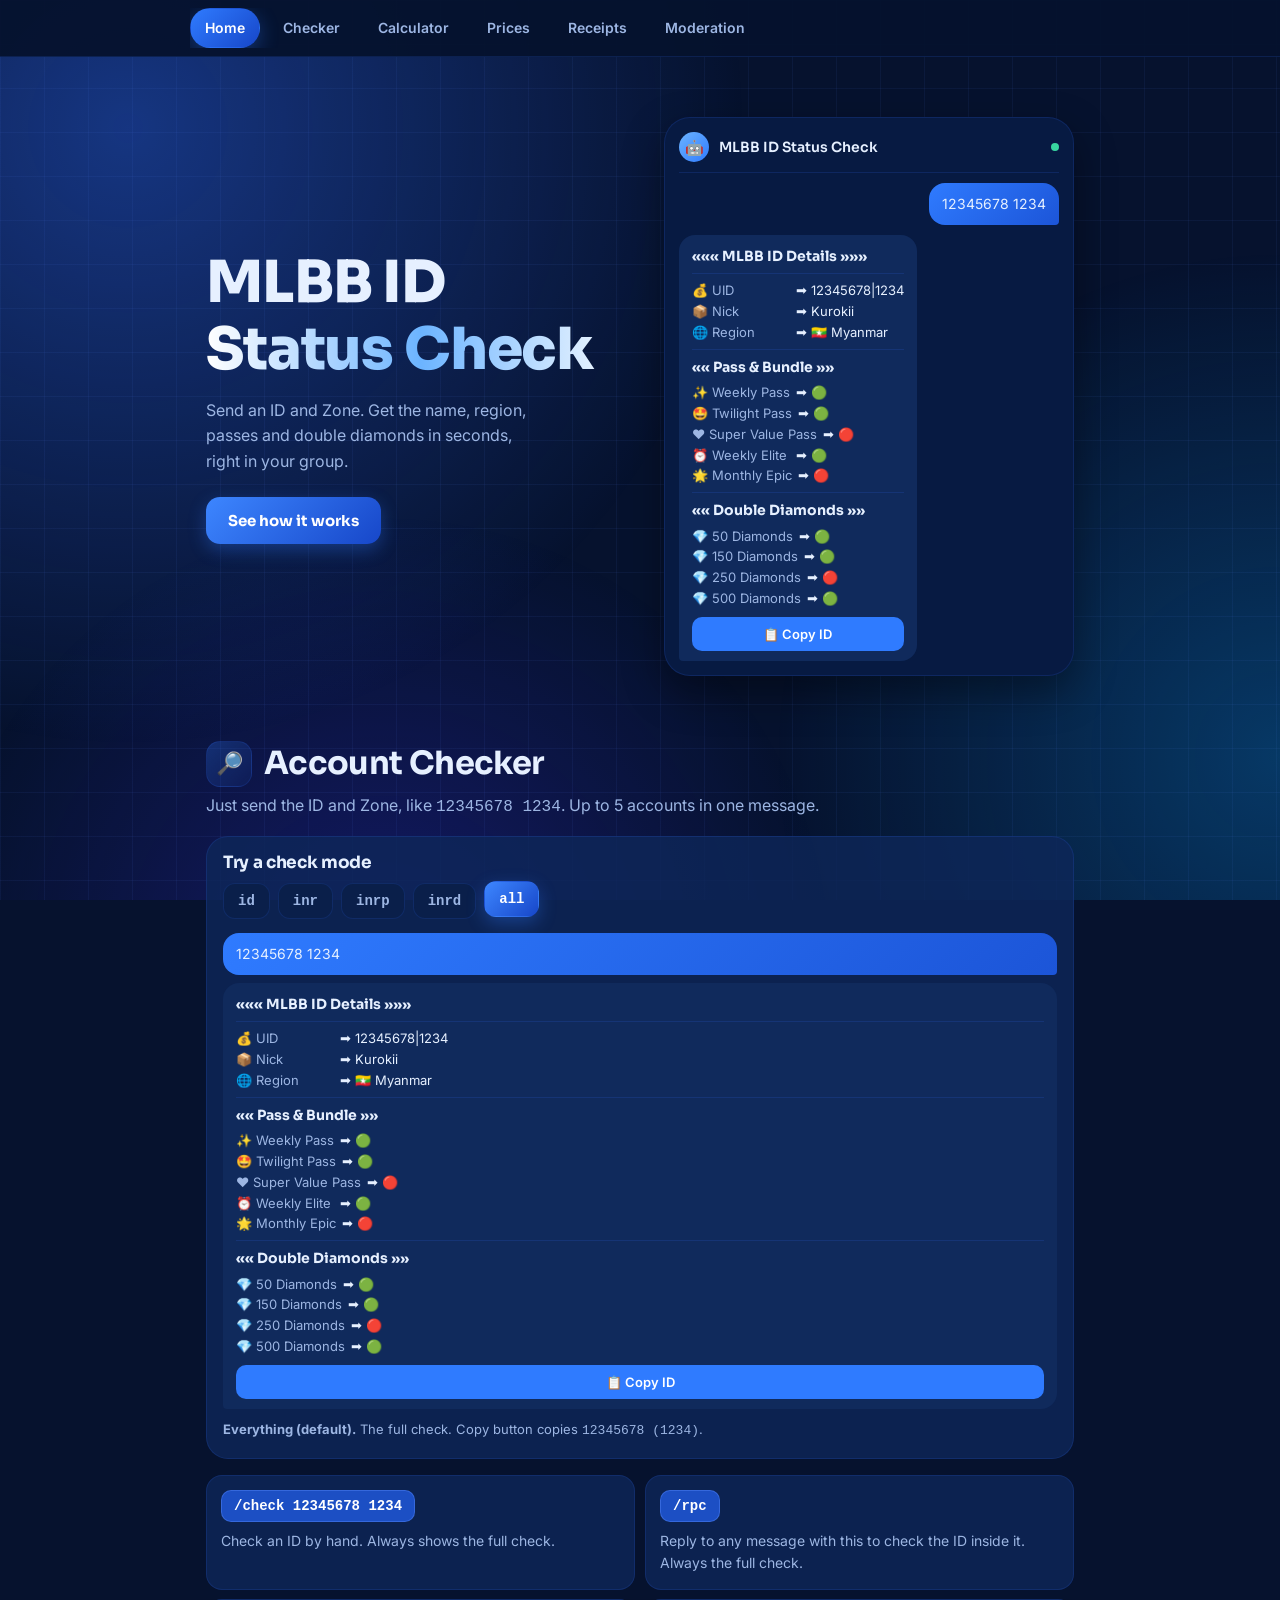
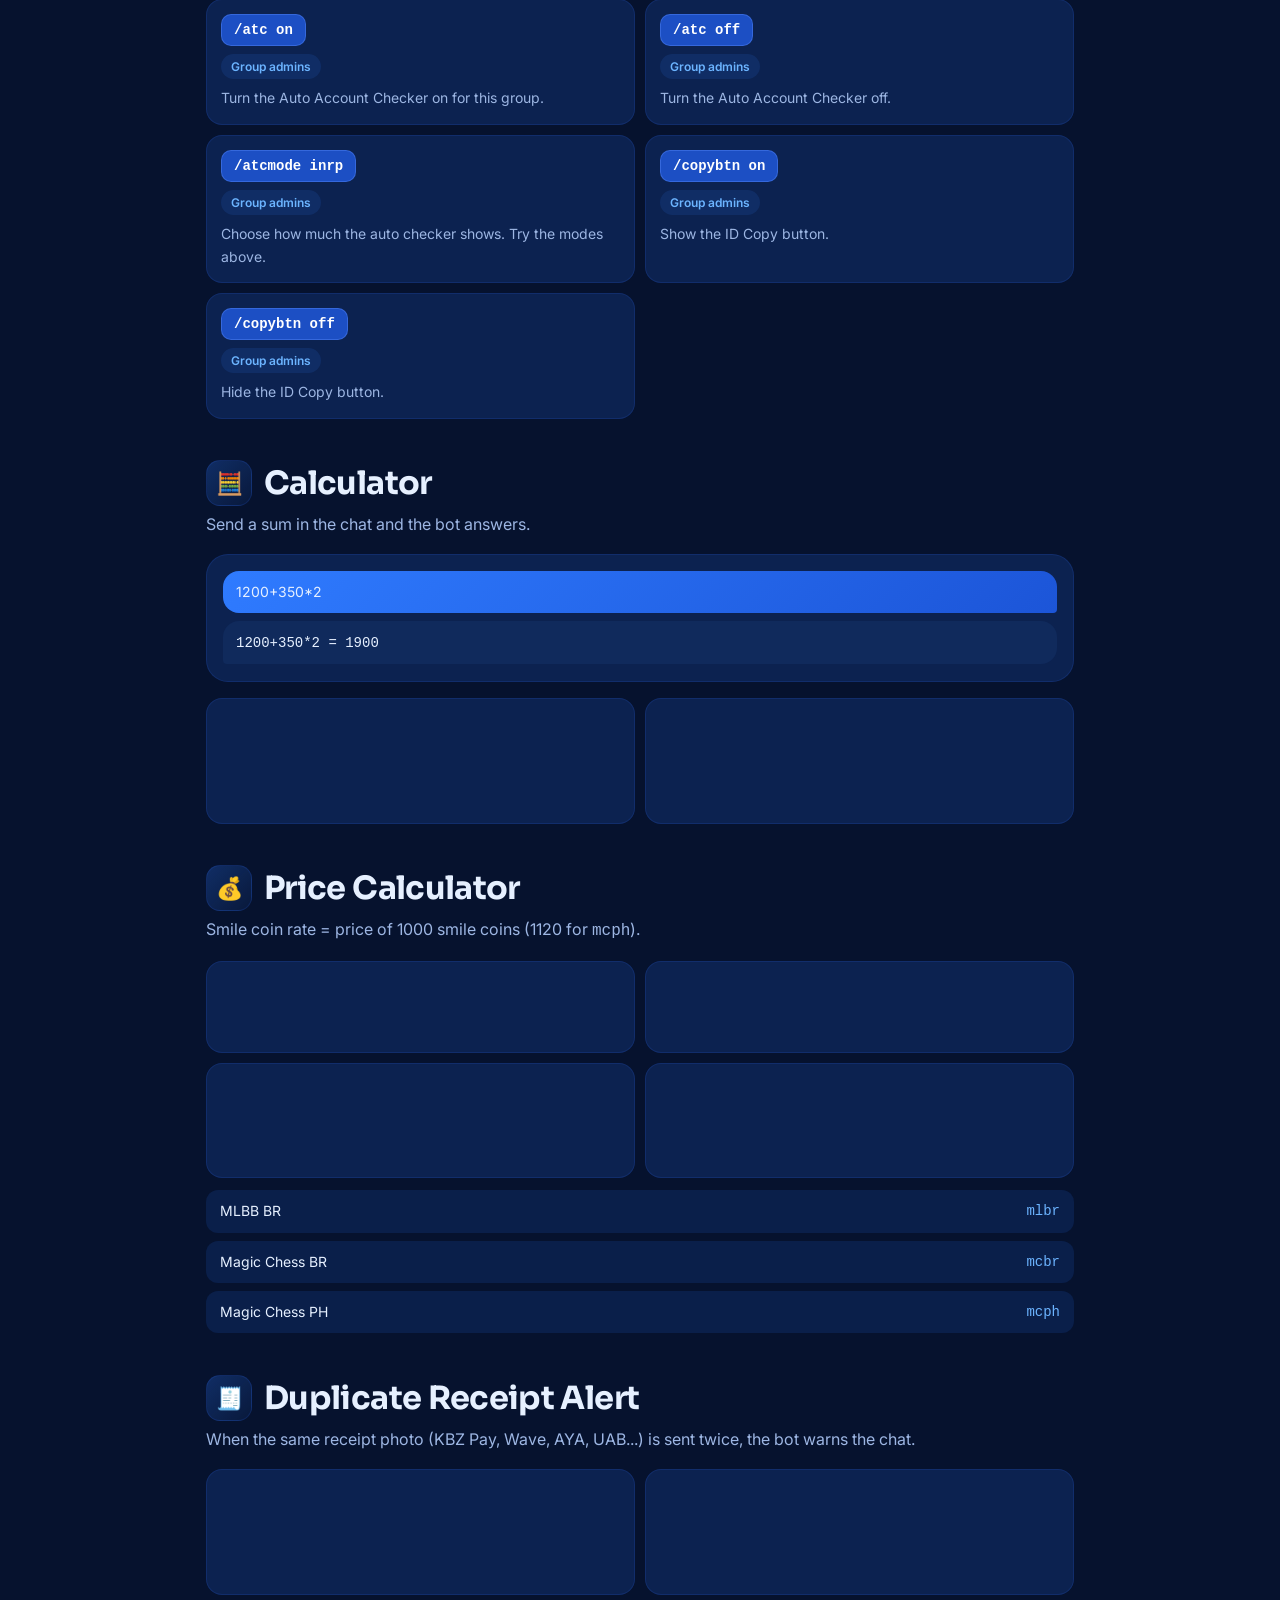
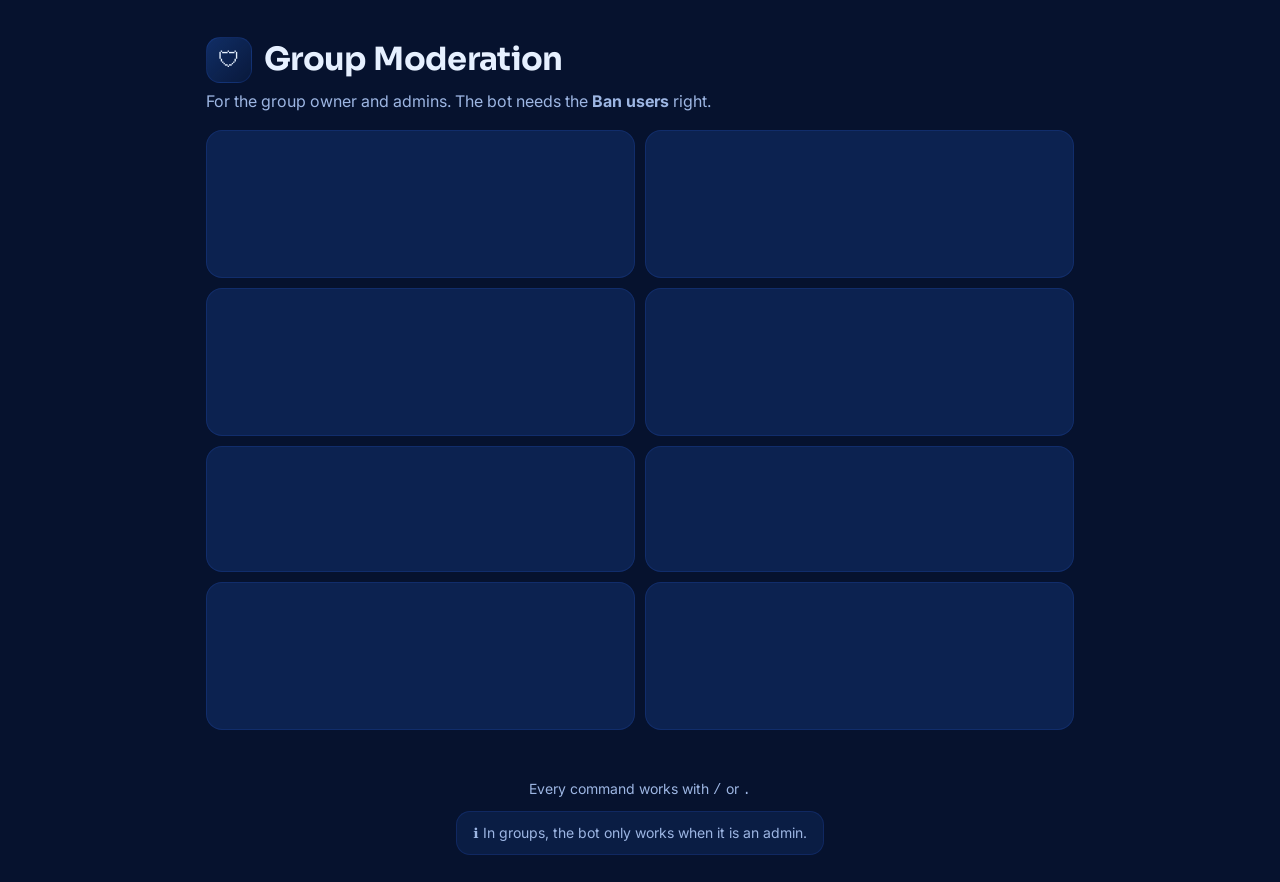
==== commit 13ba2479: "index.html" ====
--- a/index.html
+++ b/index.html
@@ -12,21 +12,20 @@
 :root{--bg:#06122e;--bg2:#0b1f4d;--card:#0e2759cc;--line:#2a5bd733;--blue:#2f7bff;--sky:#6cb4ff;--ice:#e6f0ff;--mute:#9db6e3;--ok:#38d6a0;--bad:#ff6b7a;
 --safe-t:env(safe-area-inset-top,0px);--safe-b:env(safe-area-inset-bottom,0px)}
 *{box-sizing:border-box;margin:0;-webkit-tap-highlight-color:transparent}
-html{scroll-behavior:smooth;scroll-padding-top:calc(var(--safe-t) + 64px)}
+html{scroll-padding-top:calc(var(--safe-t) + 64px)}
 body{background:var(--bg);color:var(--ice);font:400 16px/1.6 Inter,system-ui,sans-serif;overflow-x:hidden;padding-bottom:calc(var(--safe-b) + 24px)}
 h1,h2,h3{font-family:Sora,Inter,sans-serif;line-height:1.15;letter-spacing:-.02em}
 code,.mono{font-family:ui-monospace,SFMono-Regular,Menlo,monospace}
 /* animated background */
-.bg{position:fixed;inset:0;z-index:-1;overflow:hidden;background:radial-gradient(120% 80% at 50% 0,#10337a 0,var(--bg) 60%)}
-.bg i{position:absolute;border-radius:50%;filter:blur(70px);opacity:.55;animation:float 14s ease-in-out infinite}
-.bg i:nth-child(1){width:60vmax;height:60vmax;background:#1f5fe0;left:-20vmax;top:-10vmax}
-.bg i:nth-child(2){width:45vmax;height:45vmax;background:#0aa3ff;right:-18vmax;top:30vh;animation-delay:-5s;opacity:.35}
-.bg i:nth-child(3){width:40vmax;height:40vmax;background:#3a2fff;left:10vw;bottom:-20vmax;animation-delay:-9s;opacity:.35}
-.bg::after{content:"";position:absolute;inset:0;background-image:linear-gradient(#5b8cff14 1px,transparent 1px),linear-gradient(90deg,#5b8cff14 1px,transparent 1px);background-size:44px 44px;mask-image:radial-gradient(80% 60% at 50% 20%,#000,transparent);animation:grid 12s linear infinite}
-@keyframes float{50%{transform:translate(6vmax,5vmax) scale(1.12)}}
-@keyframes grid{to{background-position:44px 44px}}
+.bg{position:fixed;inset:0;z-index:-1;overflow:hidden;background:var(--bg);contain:strict;transform:translateZ(0)}
+.bg i{position:absolute;border-radius:50%;will-change:transform;animation:float 16s ease-in-out infinite}
+.bg i:nth-child(1){width:110vmax;height:110vmax;left:-45vmax;top:-45vmax;background:radial-gradient(circle,#2f6bff66 0,#2f6bff00 62%)}
+.bg i:nth-child(2){width:90vmax;height:90vmax;right:-45vmax;top:20vh;background:radial-gradient(circle,#0aa3ff44 0,#0aa3ff00 62%);animation-delay:-5s}
+.bg i:nth-child(3){width:80vmax;height:80vmax;left:-10vmax;bottom:-45vmax;background:radial-gradient(circle,#3a2fff44 0,#3a2fff00 62%);animation-delay:-9s}
+.bg::after{content:"";position:absolute;inset:0;background-image:linear-gradient(#5b8cff12 1px,transparent 1px),linear-gradient(90deg,#5b8cff12 1px,transparent 1px);background-size:44px 44px}
+@keyframes float{50%{transform:translate3d(6vmax,5vmax,0) scale(1.08)}}
 /* nav */
-nav{position:sticky;top:0;z-index:20;padding:calc(var(--safe-t) + 8px) 12px 8px;background:#06122ecc;backdrop-filter:blur(14px);-webkit-backdrop-filter:blur(14px);border-bottom:1px solid var(--line)}
+nav{position:sticky;top:0;z-index:20;padding:calc(var(--safe-t) + 8px) 12px 8px;background:#06122ef2;border-bottom:1px solid var(--line)}
 nav div{display:flex;gap:8px;overflow-x:auto;scrollbar-width:none;max-width:900px;margin:auto}
 nav div::-webkit-scrollbar{display:none}
 nav a{flex:none;color:var(--mute);text-decoration:none;font-weight:600;font-size:14px;padding:8px 14px;border-radius:99px;border:1px solid transparent;transition:.25s}
@@ -36,15 +35,14 @@
 .hero{padding:34px 0 20px;display:grid;gap:28px}
 @media(min-width:800px){.hero{grid-template-columns:1.05fr 1fr;align-items:center;padding:60px 0 30px}}
 .hero h1{font-size:clamp(34px,9vw,58px);font-weight:800}
-.hero h1 span{display:block;background:linear-gradient(90deg,#fff,var(--sky),#fff);background-size:200%;-webkit-background-clip:text;background-clip:text;color:transparent;animation:shine 5s linear infinite}
-@keyframes shine{to{background-position:200%}}
+.hero h1 span{display:block;background:linear-gradient(90deg,#fff,var(--sky),#fff);-webkit-background-clip:text;background-clip:text;color:transparent}
 .hero p{color:var(--mute);margin-top:14px;max-width:34ch}
-.cta{display:inline-flex;align-items:center;gap:8px;margin-top:22px;padding:14px 22px;border:0;border-radius:14px;font:700 15px Sora,sans-serif;color:#fff;background:linear-gradient(135deg,#3d86ff,#1747c9);box-shadow:0 10px 30px #2f7bff66;text-decoration:none;position:relative;overflow:hidden}
+.cta{display:inline-flex;align-items:center;gap:8px;margin-top:22px;padding:14px 22px;border:0;border-radius:14px;font:700 15px Sora,sans-serif;color:#fff;background:linear-gradient(135deg,#3d86ff,#1747c9);box-shadow:0 6px 18px #2f7bff55;text-decoration:none;position:relative;overflow:hidden}
 .cta::after{content:"";position:absolute;inset:0;background:linear-gradient(105deg,transparent 35%,#fff5 50%,transparent 65%);transform:translateX(-120%);animation:sweep 3.2s ease-in-out infinite}
 @keyframes sweep{60%,100%{transform:translateX(120%)}}
 /* phone chat */
-.phone{background:#071a42;border:1px solid var(--line);border-radius:26px;padding:14px;box-shadow:0 30px 80px #0007,0 0 0 6px #ffffff06;min-height:380px;display:flex;flex-direction:column;gap:10px;animation:bob 6s ease-in-out infinite}
-@keyframes bob{50%{transform:translateY(-8px)}}
+.phone{background:#071a42;border:1px solid var(--line);border-radius:26px;padding:14px;box-shadow:0 16px 40px #0006;min-height:380px;display:flex;flex-direction:column;gap:10px;will-change:transform;animation:bob 6s ease-in-out infinite}
+@keyframes bob{50%{transform:translate3d(0,-8px,0)}}
 .bar{display:flex;align-items:center;gap:10px;padding-bottom:10px;border-bottom:1px solid var(--line);font:600 14px Sora,sans-serif}
 .av{width:30px;height:30px;border-radius:50%;background:linear-gradient(135deg,#6cb4ff,#2f7bff);display:grid;place-items:center;font-size:15px}
 .dot{width:8px;height:8px;border-radius:50%;background:var(--ok);margin-left:auto;box-shadow:0 0 0 0 #38d6a0aa;animation:ping 2s infinite}
@@ -64,11 +62,12 @@
 .ic{width:46px;height:46px;border-radius:14px;display:grid;place-items:center;font-size:22px;background:linear-gradient(135deg,#2f7bff44,#2f7bff11);border:1px solid var(--line)}
 section h2{font-size:clamp(24px,6vw,32px)}
 .lead{color:var(--mute);margin:6px 0 16px}
-.reveal{opacity:0;transform:translateY(26px);transition:opacity .7s,transform .7s cubic-bezier(.2,.8,.2,1)}
+.reveal{opacity:0;transform:translateY(26px);transition:opacity .5s,transform .5s ease-out;will-change:opacity,transform}
+.reveal.in{will-change:auto}
 .reveal.in{opacity:1;transform:none}
 .cmds{display:grid;gap:10px}
-.cmd{background:var(--card);border:1px solid var(--line);border-radius:16px;padding:14px;display:flex;flex-direction:column;gap:8px;transition:.25s;position:relative;overflow:hidden}
-.cmd:hover{border-color:#5b8cff77;transform:translateY(-2px)}
+.cmd{background:var(--card);border:1px solid var(--line);border-radius:16px;padding:14px;display:flex;flex-direction:column;gap:8px;position:relative;content-visibility:auto;contain-intrinsic-size:auto 110px}
+@media(hover:hover){.cmd:hover{border-color:#5b8cff77}}
 .chip{align-self:flex-start;font:600 14px ui-monospace,Menlo,monospace;color:#fff;background:#1c4fc4;border:1px solid #5b8cff66;border-radius:10px;padding:7px 12px;cursor:pointer;transition:.2s;max-width:100%;overflow-wrap:anywhere;text-align:left}
 .chip:active{transform:scale(.95)}
 .chip.ok{background:var(--ok);color:#032}
@@ -92,6 +91,7 @@
 .toast.show{transform:translate(-50%,0);opacity:1}
 a:focus-visible,button:focus-visible{outline:2px solid var(--sky);outline-offset:2px}
 @media(min-width:700px){.cmds{grid-template-columns:1fr 1fr}}
+@media(max-width:700px){.bg i:nth-child(n+2){display:none}}
 @media(prefers-reduced-motion:reduce){*,*::before,*::after{animation:none!important;transition:none!important}.reveal{opacity:1;transform:none}}
 </style>
 </head>
@@ -203,13 +203,13 @@
 for (const k in SECTIONS) {
   $('#c-' + k).innerHTML = SECTIONS[k].map(c => `<div class="cmd reveal"><button class="chip" data-c="${c[0]}">${c[0]}</button>${c[2] ? `<span class="tag">${c[2]}</span>` : ''}<p>${c[1]}</p></div>`).join('');
 }
-document.addEventListener('click', e => { const b = e.target.closest('.chip'); if (b) copy(b.dataset.c, b); });
+document.addEventListener('click', e => { const l = e.target.closest('nav a, .cta'); if (l && l.getAttribute('href')[0] === '#') { e.preventDefault(); const t = document.querySelector(l.getAttribute('href')); t && t.scrollIntoView({ behavior: 'smooth' }); } const b = e.target.closest('.chip'); if (b) copy(b.dataset.c, b); });
 
 /* scroll reveal + nav highlight */
 const io = new IntersectionObserver(es => es.forEach(e => { if (e.isIntersecting) { e.target.classList.add('in'); io.unobserve(e.target); } }), { threshold: .12 });
-document.querySelectorAll('.reveal').forEach((el, i) => { el.style.transitionDelay = (i % 2) * 80 + 'ms'; io.observe(el); });
+document.querySelectorAll('.reveal').forEach((el, i) => { io.observe(el); });
 const links = [...document.querySelectorAll('nav a')];
-const so = new IntersectionObserver(es => es.forEach(e => { if (e.isIntersecting) links.forEach(a => { const on = a.dataset.id === e.target.id; a.classList.toggle('on', on); if (on) a.scrollIntoView({ inline: 'center', block: 'nearest' }); }); }), { rootMargin: '-40% 0px -55% 0px' });
+const so = new IntersectionObserver(es => es.forEach(e => { if (e.isIntersecting) links.forEach(a => { const on = a.dataset.id === e.target.id; a.classList.toggle('on', on); if (on) { const n = a.parentElement; n.scrollTo({ left: a.offsetLeft - n.clientWidth / 2 + a.offsetWidth / 2, behavior: 'smooth' }); } }); }), { rootMargin: '-40% 0px -55% 0px' });
 NAV.forEach(n => so.observe(document.getElementById(n[0])));
 
 /* card builder */
